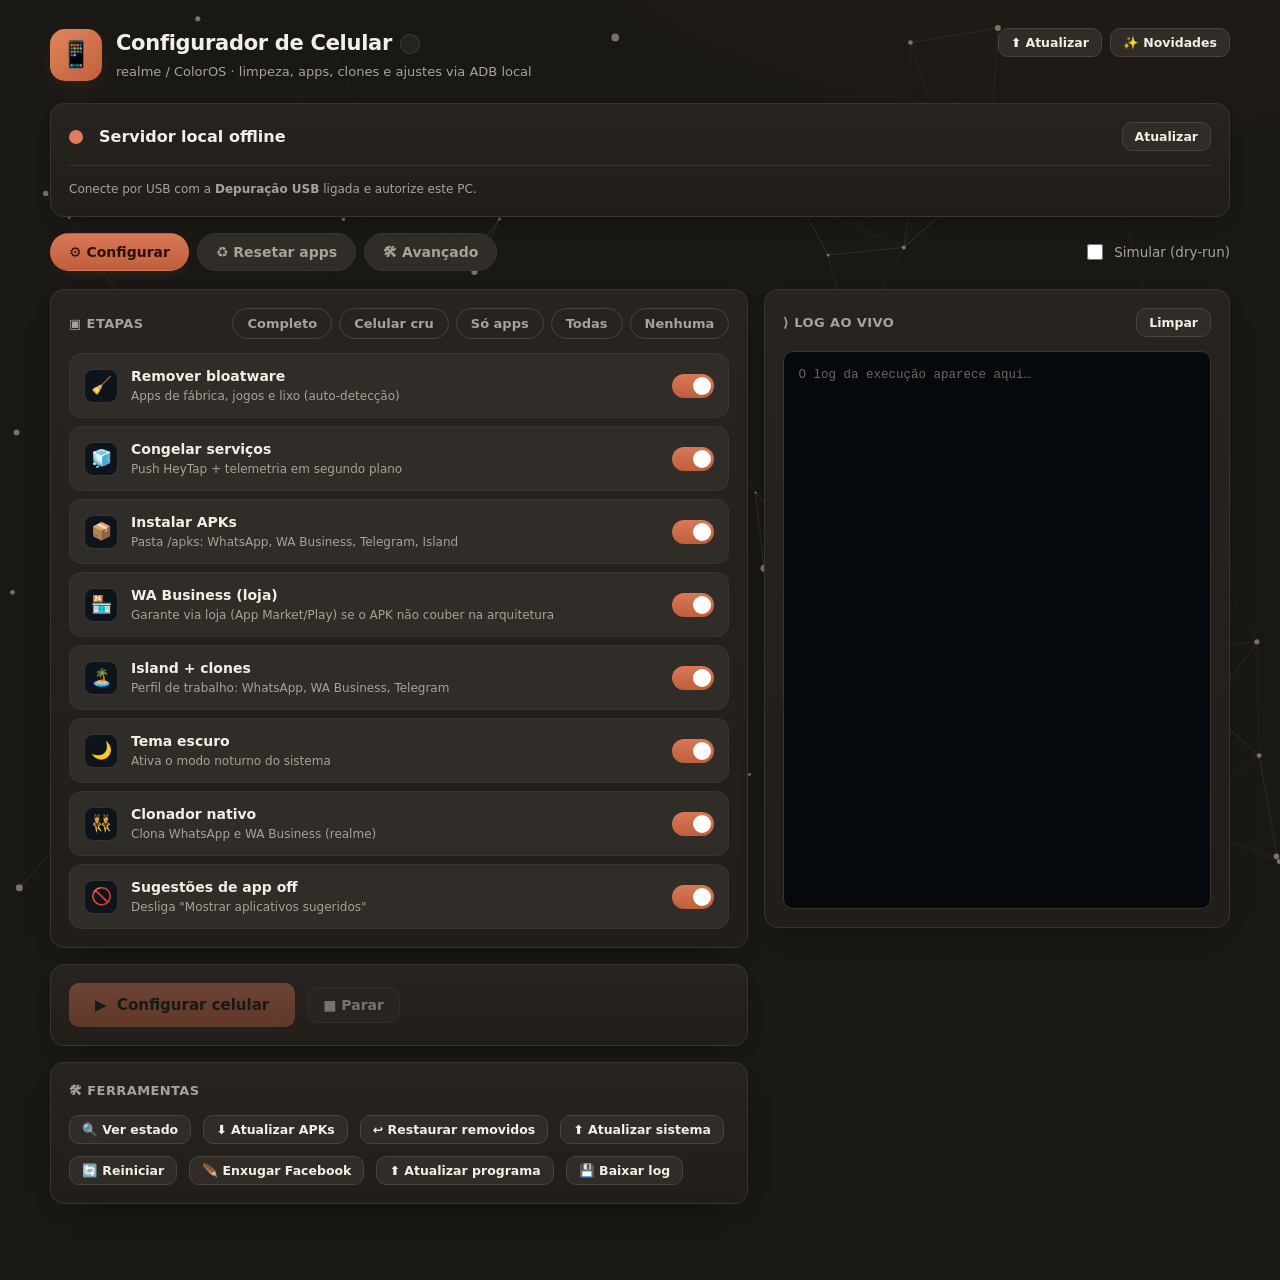
==== publicar/painel/index.html @ aa6806a9 "v3.1: aviso automatico para reiniciar o painel quando o servidor esta desatualizado Co-Authored-By: " ====
<!DOCTYPE html>
<html lang="pt-BR">
<head>
<meta charset="UTF-8">
<meta name="viewport" content="width=device-width, initial-scale=1.0">
<title>Config Realme · Painel</title>
<style>
  :root{
    /* dark "Claude": cinza quente neutro (sem tom de azul) + acento coral */
    --bg:#1a1815; --bg2:#211e1a; --card:#262320; --card2:#302c27;
    --line:#39342e; --line2:#494339;
    --txt:#f2efe7; --muted:#a8a298; --faint:#6e685e;
    --accent:#d97757; --accent-d:#bf5f3a; --accent-glow:rgba(217,119,87,.22);
    --blue:#cf9b6b; --warn:#e0a44e; --err:#e07a63; --ok:#74c98e;
    --r:14px; --r2:10px;
  }
  *{box-sizing:border-box;-webkit-tap-highlight-color:transparent}
  html{scroll-behavior:smooth}
  body{
    margin:0;font-family:'Segoe UI',system-ui,-apple-system,sans-serif;
    color:var(--txt);min-height:100vh;line-height:1.5;
    background:
      radial-gradient(1100px 520px at 88% -12%, rgba(217,119,87,.06), transparent 60%),
      var(--bg);
    display:flex;justify-content:center;padding:28px 18px 60px;
  }
  #particleCanvas{position:fixed;inset:0;width:100%;height:100%;z-index:0;pointer-events:none}
  .wrap{width:100%;max-width:1180px;animation:fade .4s ease;position:relative;z-index:1}
  .grid2{display:grid;grid-template-columns:1fr 1fr;gap:16px;align-items:start}
  @media(max-width:880px){.grid2{grid-template-columns:1fr}}
  .applayout{display:grid;grid-template-columns:1.5fr 1fr;gap:16px;align-items:start}
  @media(max-width:980px){.applayout{grid-template-columns:1fr}}
  .tabs{display:flex;align-items:center;gap:8px;margin-bottom:18px;flex-wrap:wrap}
  .tab{background:var(--card2);border:1px solid var(--line);color:var(--muted);padding:10px 18px;border-radius:999px;font-size:14px;font-weight:600;cursor:pointer}
  .tab:hover{color:var(--txt);border-color:var(--line2)}
  .tab.active{background:linear-gradient(180deg,var(--accent),var(--accent-d));color:#2a1206;border-color:transparent;box-shadow:0 6px 16px -8px var(--accent-glow)}
  .tab-panel{animation:fade .3s ease}
  .sticky{position:sticky;top:18px}
  .card.tight{margin-bottom:0}
  @keyframes fade{from{opacity:0;transform:translateY(8px)}to{opacity:1;transform:none}}

  /* ---------- header ---------- */
  header{display:flex;align-items:center;gap:14px;margin-bottom:22px}
  .logo{
    width:52px;height:52px;border-radius:15px;flex:0 0 auto;display:grid;place-items:center;font-size:26px;
    background:linear-gradient(140deg,#e0875f,#bf5f3a);box-shadow:0 8px 24px -8px var(--accent-glow);
  }
  header h1{margin:0;font-size:21px;letter-spacing:-.3px;font-weight:700}
  header p{margin:2px 0 0;color:var(--muted);font-size:13px}

  /* ---------- cards ---------- */
  .card{
    background:linear-gradient(180deg,var(--card),var(--bg2));
    border:1px solid var(--line);border-radius:var(--r);padding:18px 18px;margin-bottom:16px;
    box-shadow:0 1px 0 rgba(255,255,255,.02) inset, 0 10px 30px -22px #000;
  }
  .card-h{display:flex;align-items:center;justify-content:space-between;gap:12px;flex-wrap:wrap;margin-bottom:14px}
  .card-h .t{font-size:13px;font-weight:700;letter-spacing:.4px;text-transform:uppercase;color:var(--muted);display:flex;align-items:center;gap:8px}

  /* ---------- device strip ---------- */
  .device{display:flex;align-items:center;gap:16px;flex-wrap:wrap}
  .pulse{position:relative;width:14px;height:14px;border-radius:50%;background:var(--faint);flex:0 0 auto}
  .pulse.ok{background:var(--ok)} .pulse.warn{background:var(--warn)} .pulse.err{background:var(--err)}
  .pulse.ok::after{content:'';position:absolute;inset:-5px;border-radius:50%;border:2px solid var(--ok);animation:ring 1.6s ease-out infinite;opacity:0}
  @keyframes ring{0%{transform:scale(.6);opacity:.7}100%{transform:scale(1.8);opacity:0}}
  .device .name{font-size:16px;font-weight:600}
  .chips{display:flex;gap:8px;flex-wrap:wrap;margin-left:auto}
  .chip{display:inline-flex;align-items:center;gap:6px;font-size:12.5px;font-weight:600;color:var(--muted);
        background:var(--card2);border:1px solid var(--line);border-radius:999px;padding:5px 11px}

  /* ---------- buttons ---------- */
  button{font-family:inherit;cursor:pointer;border:0;border-radius:var(--r2);font-weight:600;transition:.15s;font-size:14px}
  button:active{transform:translateY(1px)}
  button:disabled{opacity:.4;cursor:not-allowed;transform:none}
  .btn-primary{
    background:linear-gradient(180deg,var(--accent),var(--accent-d));color:#04130d;padding:13px 26px;font-size:15px;font-weight:700;
    box-shadow:0 8px 20px -10px var(--accent-glow);
  }
  .btn-primary:hover:not(:disabled){filter:brightness(1.06);box-shadow:0 10px 26px -8px var(--accent-glow)}
  .btn-ghost{background:var(--card2);border:1px solid var(--line2);color:var(--txt);padding:9px 15px}
  .btn-ghost:hover{border-color:#3a4757;background:#202a37}
  .btn-sm{padding:6px 12px;font-size:12.5px}
  .pill{background:transparent;border:1px solid var(--line2);color:var(--muted);padding:7px 14px;border-radius:999px;font-size:13px}
  .pill:hover{color:var(--txt);border-color:var(--accent);background:rgba(52,211,153,.06)}

  /* ---------- steps ---------- */
  .steps{display:flex;flex-direction:column;gap:8px}
  .step{display:flex;align-items:center;gap:13px;padding:12px 14px;border:1px solid var(--line);border-radius:12px;
        background:var(--card2);transition:.15s;cursor:pointer}
  .step:hover{border-color:var(--line2);transform:translateX(2px)}
  .step .ic{width:34px;height:34px;border-radius:9px;display:grid;place-items:center;font-size:17px;
            background:#0e141c;border:1px solid var(--line);flex:0 0 auto}
  .step .tx{flex:1;min-width:0}
  .step .tx b{font-size:14px;font-weight:600;display:block}
  .step .tx small{color:var(--muted);font-size:12px;display:block;white-space:nowrap;overflow:hidden;text-overflow:ellipsis}
  .stat{font-size:15px;min-width:18px;text-align:center}
  /* switch */
  .switch{position:relative;width:42px;height:24px;flex:0 0 auto}
  .switch input{position:absolute;opacity:0;width:0;height:0}
  .slider{position:absolute;inset:0;background:#2b3543;border-radius:999px;transition:.2s}
  .slider::before{content:'';position:absolute;height:18px;width:18px;left:3px;top:3px;background:#8a97a8;border-radius:50%;transition:.2s}
  .switch input:checked + .slider{background:linear-gradient(180deg,var(--accent),var(--accent-d))}
  .switch input:checked + .slider::before{transform:translateX(18px);background:#fff}

  .toolbar{display:flex;align-items:center;gap:12px;flex-wrap:wrap}
  .chk{display:inline-flex;align-items:center;gap:8px;color:var(--muted);font-size:13.5px;cursor:pointer;user-select:none}
  .chk input{width:16px;height:16px;accent-color:var(--accent)}
  .divider{height:1px;background:var(--line);margin:14px 0}
  .cat-h{margin:16px 0 8px;font-size:11px;font-weight:700;letter-spacing:.6px;color:var(--muted);text-transform:uppercase;display:flex;align-items:center;gap:10px}
  .cat-h::after{content:'';flex:1;height:1px;background:var(--line)}
  #resetList > .cat-h:first-child{margin-top:2px}

  /* ---------- log ---------- */
  #log{background:#05080c;border:1px solid var(--line);border-radius:var(--r2);padding:14px;height:62vh;min-height:360px;overflow:auto;
       font-family:'Cascadia Code',Consolas,monospace;font-size:12.5px;line-height:1.55;white-space:pre-wrap}
  #log::-webkit-scrollbar{width:9px} #log::-webkit-scrollbar-thumb{background:#222b38;border-radius:9px}
  #log .l{color:#aeb9c7} #log .ok{color:var(--ok)} #log .warn{color:var(--warn)} #log .err{color:var(--err)}
  #log .head{color:var(--blue);font-weight:700}
  #log:empty::before{content:'O log da execução aparece aqui…';color:var(--faint)}

  textarea{width:100%;height:300px;background:#05080c;color:#cdd6e0;border:1px solid var(--line);border-radius:var(--r2);
           padding:12px;font-family:Consolas,monospace;font-size:12.5px;resize:vertical}
  .hint{color:var(--muted);font-size:12px}
  a{color:var(--blue)}

  /* ---------- toast ---------- */
  #toast{position:fixed;left:50%;bottom:26px;transform:translateX(-50%) translateY(20px);opacity:0;pointer-events:none;
         background:#0d1420;border:1px solid var(--line2);color:var(--txt);padding:12px 18px;border-radius:12px;
         font-size:13.5px;font-weight:600;box-shadow:0 16px 40px -16px #000;transition:.25s;z-index:50}
  #toast.show{opacity:1;transform:translateX(-50%) translateY(0)}
</style>
</head>
<body>
<canvas id="particleCanvas"></canvas>
<div class="wrap">

  <div id="restartBar" style="display:none;position:sticky;top:0;z-index:90;background:#7c2d12;color:#fed7aa;border:1px solid #9a3412;border-radius:12px;padding:11px 16px;margin-bottom:14px;text-align:center;font-size:13.5px;font-weight:600">
    🔄 Atualização baixada — <b>feche a janela preta do painel e abra de novo</b> para aplicar (um F5 não basta).
  </div>

  <header>
    <div class="logo">📱</div>
    <div>
      <h1>Configurador de Celular <span id="verBadge" style="font-size:12px;font-weight:600;color:#8aa0b6;background:rgba(255,255,255,.05);border:1px solid rgba(255,255,255,.12);padding:2px 9px;border-radius:20px;margin-left:8px;vertical-align:middle"></span></h1>
      <p>realme / ColorOS · limpeza, apps, clones e ajustes via ADB local</p>
    </div>
    <span style="margin-left:auto;display:flex;gap:8px;align-self:flex-start">
      <button class="btn-ghost btn-sm" id="btnAtualizar" onclick="atualizarPrograma()" style="position:relative">⬆ Atualizar<span id="updDot" style="display:none;position:absolute;top:-4px;right:-4px;width:9px;height:9px;background:#ef4444;border-radius:50%;box-shadow:0 0 0 2px #0d1420"></span></button>
      <button class="btn-ghost btn-sm" onclick="showNews()">✨ Novidades</button>
    </span>
  </header>
  <script>fetch('/api/version').then(function(r){return r.json();}).then(function(j){var e=document.getElementById('verBadge');if(e&&j&&j.versao){e.textContent='v'+j.versao;if(localStorage.getItem('news_seen')!==j.versao){localStorage.setItem('news_seen',j.versao);setTimeout(showNews,700);}}if(j&&j.stale){var rb=document.getElementById('restartBar');if(rb)rb.style.display='block';}}).catch(function(){});</script>

  <!-- modal Novidades -->
  <div id="newsModal" style="display:none;position:fixed;inset:0;background:rgba(0,0,0,.62);z-index:100;align-items:center;justify-content:center;padding:20px" onclick="if(event.target===this)this.style.display='none'">
    <div style="background:#0d1420;border:1px solid var(--line2);border-radius:18px;max-width:470px;width:100%;padding:22px 24px;box-shadow:0 30px 80px -20px #000">
      <div style="display:flex;align-items:center;justify-content:space-between;gap:10px;margin-bottom:4px">
        <h2 style="margin:0;font-size:19px">✨ Novidades da versão 3.0</h2>
        <button class="btn-ghost btn-sm" onclick="document.getElementById('newsModal').style.display='none'">✕</button>
      </div>
      <ul style="margin:12px 0 4px;padding-left:18px;line-height:1.75;font-size:14px;color:#c9d4e0">
        <li>🔔 <b>Aviso de atualização</b> — popup automático e uma bolinha no botão quando sai versão nova.</li>
        <li>⬆ <b>Atualizar no topo</b> — botão de atualização no cabeçalho, sempre à mão.</li>
        <li>📸 <b>Espelho da tela</b> — veja a tela do celular ao vivo e baixe prints (aba Avançado).</li>
        <li>📊 <b>Diagnóstico visual</b> — bateria, armazenamento e RAM em medidores.</li>
      </ul>
    </div>
  </div>

  <!-- popup: nova versao disponivel -->
  <div id="updateModal" style="display:none;position:fixed;inset:0;background:rgba(0,0,0,.62);z-index:110;align-items:center;justify-content:center;padding:20px" onclick="if(event.target===this)closeUpdateModal()">
    <div style="background:#0d1420;border:1px solid var(--line2);border-radius:18px;max-width:430px;width:100%;padding:22px 24px;box-shadow:0 30px 80px -20px #000">
      <h2 style="margin:0 0 8px;font-size:19px">⬆ Atualização disponível</h2>
      <p style="margin:6px 0;font-size:14px;color:#c9d4e0">Há uma nova versão do programa: <b id="upVer"></b>.</p>
      <p id="upNotas" class="hint" style="margin:6px 0 0"></p>
      <div style="display:flex;gap:9px;justify-content:flex-end;margin-top:18px">
        <button class="btn-ghost btn-sm" onclick="dismissUpdate()">Depois</button>
        <button class="btn-ghost btn-sm" style="border-color:#e2703a;color:#f0a072" onclick="closeUpdateModal();atualizarPrograma()">⬆ Atualizar agora</button>
      </div>
    </div>
  </div>

  <!-- device -->
  <div class="card">
    <div class="device">
      <span id="dot" class="pulse"></span>
      <span class="name" id="devtxt">Verificando celular…</span>
      <span class="chips" id="chips"></span>
      <button class="btn-ghost btn-sm" onclick="checkDevice()">Atualizar</button>
    </div>
    <div class="divider"></div>
    <div class="hint">Conecte por USB com a <b>Depuração USB</b> ligada e autorize este PC.</div>
  </div>

  <!-- abas -->
  <div class="tabs">
    <button class="tab active" data-tab="configurar" onclick="showTab('configurar')">⚙ Configurar</button>
    <button class="tab" data-tab="resetar" onclick="showTab('resetar')">♻ Resetar apps</button>
    <button class="tab" data-tab="avancado" onclick="showTab('avancado')">🛠 Avançado</button>
    <label class="chk" style="margin-left:auto"><input type="checkbox" id="dry"> Simular (dry-run)</label>
  </div>

  <div class="applayout">
    <div>
      <!-- ABA Configurar -->
      <div class="tab-panel" id="tab-configurar">
      <!-- steps -->
      <div class="card">
        <div class="card-h">
          <span class="t">▣ Etapas</span>
          <span style="display:flex;gap:7px;flex-wrap:wrap">
            <button class="pill" onclick="preset('full')">Completo</button>
            <button class="pill" onclick="preset('clean')">Celular cru</button>
            <button class="pill" onclick="preset('apps')">Só apps</button>
            <button class="pill" onclick="setAll(true)">Todas</button>
            <button class="pill" onclick="setAll(false)">Nenhuma</button>
          </span>
        </div>
        <div class="steps" id="steps"></div>
      </div>
      <!-- ação primária -->
      <div class="card">
        <div class="toolbar">
          <button id="run" class="btn-primary" onclick="run()" disabled>▶&nbsp; Configurar celular</button>
          <button id="stop" class="btn-ghost" onclick="stop()" disabled>■ Parar</button>
        </div>
      </div>

      <!-- Ferramentas (parte da aba Configurar) -->
      <div class="card">
    <div class="card-h"><span class="t">🛠 Ferramentas</span></div>
    <div class="toolbar">
      <button class="btn-ghost btn-sm" onclick="verEstado()">🔍 Ver estado</button>
      <button class="btn-ghost btn-sm" onclick="updateApks()">⬇ Atualizar APKs</button>
      <button class="btn-ghost btn-sm" onclick="restore()">↩ Restaurar removidos</button>
      <button class="btn-ghost btn-sm" onclick="sysUpdate()">⬆ Atualizar sistema</button>
      <button class="btn-ghost btn-sm" onclick="reboot()">🔄 Reiniciar</button>
      <button class="btn-ghost btn-sm" onclick="trimFacebook()">🪶 Enxugar Facebook</button>
      <button class="btn-ghost btn-sm" onclick="atualizarPrograma()">⬆ Atualizar programa</button>
      <button class="btn-ghost btn-sm" onclick="saveLog()">💾 Baixar log</button>
    </div>
      </div>
      </div><!-- fim aba Configurar -->

      <!-- ABA Resetar apps -->
      <div class="tab-panel" id="tab-resetar" hidden>
      <div class="card">
    <div class="card-h">
      <span class="t">♻ Resetar apps · limpar dados/logs</span>
      <button class="btn-ghost btn-sm" onclick="loadResetApps()">Atualizar</button>
    </div>
    <div class="hint" style="margin-bottom:12px">
      Marque os apps e clique em <b>Instalar marcados</b>. Ou use por app: <b>Reinstalar</b> (zera tudo) e <b>Limpar dados</b> (apaga conversas/logs/cache sem remover).
      Mexe só no perfil principal — os clones (perfil de trabalho) não são afetados. O log aparece em “Log ao vivo”.
    </div>
    <div class="toolbar" style="margin-bottom:10px">
      <button class="btn-ghost btn-sm" onclick="markAll(true)">Marcar todos</button>
      <button class="btn-ghost btn-sm" onclick="markAll(false)">Nenhum</button>
      <button class="btn-primary btn-sm" onclick="installMarked()">⬇ Instalar marcados <span id="markCount">(0)</span></button>
    </div>
    <div class="steps" id="resetList"><div class="hint">Conecte o celular para listar os apps.</div></div>
  </div>

      <!-- Clone App: clones internos -->
      <div class="card">
        <div class="card-h">
          <span class="t">👯 Clone App · clones internos</span>
          <span style="display:flex;gap:7px">
            <button class="btn-ghost btn-sm" onclick="loadClones()">Listar clones</button>
            <button class="btn-ghost btn-sm" onclick="openCloneApp()">Abrir app</button>
          </span>
        </div>
        <div class="hint" style="margin-bottom:10px">
          Cria/remove clones dentro do app <b>Clone App</b> (com.pengyou.cloneapp). Requer o Clone App e o app-alvo instalados.
          Cada clone novo fica vazio — o login (número + SMS) é manual. <b>Não mexa no celular</b> durante o processo (é automação de tela).
        </div>
        <div class="toolbar">
          <select id="cloneAppSel" style="background:var(--card2);color:var(--txt);border:1px solid var(--line2);border-radius:8px;padding:9px 11px;font-size:13px">
            <option>WhatsApp</option>
            <option>WhatsApp Business</option>
            <option>Telegram</option>
          </select>
          <input id="cloneNames" placeholder="nomes: 2,3,4,5,6" style="flex:1;min-width:150px;background:var(--bg2);color:var(--txt);border:1px solid var(--line);border-radius:8px;padding:9px 11px;font-size:13px">
          <button class="btn-primary btn-sm" onclick="clonesAction('create')">➕ Criar clones</button>
          <button class="btn-ghost btn-sm" onclick="clonesAction('delete')">🗑 Deletar por nome</button>
        </div>
        <div id="cloneList"></div>
      </div>
      </div><!-- fim aba Resetar -->

      <!-- ABA Avançado -->
      <div class="tab-panel" id="tab-avancado" hidden>
      <!-- diagnóstico -->
      <div class="card">
        <div class="card-h">
          <span class="t">🩺 Diagnóstico do aparelho</span>
          <button class="btn-ghost btn-sm" onclick="loadDiag()">Atualizar</button>
        </div>
        <div id="diagWrap"><div class="hint">Conecte o celular e clique em Atualizar.</div></div>
      </div>
      <!-- espelho da tela -->
      <div class="card">
        <div class="card-h">
          <span class="t">📸 Espelho da tela</span>
          <span style="display:flex;gap:9px;align-items:center;flex-wrap:wrap">
            <label class="chk"><input type="checkbox" id="mirrorAuto" onchange="toggleMirror()"> Ao vivo</label>
            <button class="btn-ghost btn-sm" onclick="shotScreen()">📷 Capturar</button>
            <button class="btn-ghost btn-sm" onclick="saveShot()">💾 Baixar print</button>
          </span>
        </div>
        <div id="mirrorWrap" style="display:flex;justify-content:center;align-items:center;min-height:130px">
          <div class="hint">Conecte o celular e clique em <b>Capturar</b> (desbloqueie a tela para ver).</div>
        </div>
      </div>
      <!-- scan apps -->
      <div class="card">
      <div class="card-h">
        <span class="t">🔎 Apps do celular</span>
        <span style="display:flex;gap:9px;align-items:center;flex-wrap:wrap">
          <label class="chk"><input type="checkbox" id="appsAll"> Todos</label>
          <button class="btn-ghost btn-sm" onclick="scanApps()">Escanear</button>
        </span>
      </div>
      <div id="appsWrap" style="display:none">
        <input id="appsFilter" placeholder="filtrar nome ou pacote…" oninput="renderApps()"
          style="width:100%;margin-bottom:8px;background:#05080c;color:#cdd6e0;border:1px solid var(--line);border-radius:8px;padding:9px 11px;font-size:13px">
        <div id="appsList" style="max-height:300px;overflow:auto;display:flex;flex-direction:column;gap:3px"></div>
        <div class="hint" style="margin:6px 0">Legenda: 🟢 seguro remover · 🟡 cuidado · 🔴 essencial (não remover)</div>
        <div class="toolbar" style="margin-top:8px">
          <span class="hint" id="appsSel">0 selecionados</span>
          <button class="btn-ghost btn-sm" onclick="selSafe()">Selecionar 🟢</button>
          <button class="btn-ghost btn-sm" onclick="addApps('forceRemove')">→ Remover</button>
          <button class="btn-ghost btn-sm" onclick="addApps('keepThirdParty')">→ Proteger</button>
          <button class="btn-ghost btn-sm" onclick="extractSelected()">📥 Extrair APK</button>
          <button class="btn-ghost btn-sm" onclick="addToPanel()">➕ Adicionar ao painel</button>
          <button class="btn-ghost btn-sm" onclick="permsBulk('grant')">🔐 Conceder perms</button>
          <button class="btn-ghost btn-sm" onclick="permsBulk('revoke')">🚫 Revogar perms</button>
        </div>
      </div>
    </div>
    <!-- config -->
    <div class="card">
      <div class="card-h">
        <span class="t">⚙ Listas (config.json)</span>
        <span style="display:flex;gap:7px">
          <button class="btn-ghost btn-sm" id="cfgToggle" onclick="toggleCfg()">Editar</button>
          <button class="btn-ghost btn-sm" onclick="loadCfg()">Recarregar</button>
          <button class="btn-primary btn-sm" onclick="saveCfg()">Salvar</button>
        </span>
      </div>
      <div id="cfgWrap" style="display:none">
        <div class="hint" style="margin-bottom:8px">Edite as listas (debloat, proteger, clonar). É JSON. <span id="cfgMsg"></span></div>
        <textarea id="cfgText" spellcheck="false" style="height:300px"></textarea>
      </div>
    </div>
      </div><!-- fim aba Avançado -->
    </div><!-- fim coluna das abas -->

    <!-- DIREITA: log fixo (visível em todas as abas) -->
    <div class="card sticky">
      <div class="card-h">
        <span class="t">⟩ Log ao vivo</span>
        <button class="btn-ghost btn-sm" onclick="document.getElementById('log').innerHTML=''">Limpar</button>
      </div>
      <div id="log"></div>
    </div>
  </div><!-- fim applayout -->

</div>
<div id="toast"></div>

<script>
// ===== Fundo de NODES interativo (replica de 190.102.43.124/grade) =====
(function(){
  const canvas=document.getElementById('particleCanvas'); const ctx=canvas.getContext('2d');
  let particles=[]; const particleCount=80, connectionDistance=150, mouseRadius=120;
  let mouse={x:null,y:null};
  function resizeCanvas(){ canvas.width=window.innerWidth; canvas.height=window.innerHeight; }
  class Particle{
    constructor(){ this.x=Math.random()*canvas.width; this.y=Math.random()*canvas.height;
      this.size=Math.random()*3+1; this.speedX=(Math.random()-0.5)*1; this.speedY=(Math.random()-0.5)*1;
      this.color='#7a7064'; }
    update(){ this.x+=this.speedX; this.y+=this.speedY;
      if(this.x<0||this.x>canvas.width) this.speedX*=-1;
      if(this.y<0||this.y>canvas.height) this.speedY*=-1;
      if(mouse.x!==null&&mouse.y!==null){ const dx=mouse.x-this.x, dy=mouse.y-this.y, d=Math.sqrt(dx*dx+dy*dy);
        if(d<mouseRadius){ const f=(mouseRadius-d)/mouseRadius; this.x-=dx*f*0.02; this.y-=dy*f*0.02; } } }
    draw(){ ctx.beginPath(); ctx.arc(this.x,this.y,this.size,0,Math.PI*2); ctx.fillStyle=this.color; ctx.fill(); }
  }
  function initParticles(){ particles=[]; for(let i=0;i<particleCount;i++) particles.push(new Particle()); }
  function connectParticles(){ for(let i=0;i<particles.length;i++) for(let j=i+1;j<particles.length;j++){
    const dx=particles[i].x-particles[j].x, dy=particles[i].y-particles[j].y, d=Math.sqrt(dx*dx+dy*dy);
    if(d<connectionDistance){ const o=1-(d/connectionDistance); ctx.beginPath();
      ctx.strokeStyle='rgba(150,135,120,'+(o*0.35)+')'; ctx.lineWidth=1;
      ctx.moveTo(particles[i].x,particles[i].y); ctx.lineTo(particles[j].x,particles[j].y); ctx.stroke(); } } }
  function connectMouseToParticles(){ if(mouse.x===null||mouse.y===null) return;
    ctx.beginPath(); ctx.arc(mouse.x,mouse.y,5,0,Math.PI*2); ctx.fillStyle='#d97757'; ctx.fill();
    const md=200; for(let i=0;i<particles.length;i++){ const dx=mouse.x-particles[i].x, dy=mouse.y-particles[i].y, d=Math.sqrt(dx*dx+dy*dy);
      if(d<md){ const o=1-(d/md); ctx.beginPath(); ctx.strokeStyle='rgba(217,119,87,'+(o*0.6)+')'; ctx.lineWidth=1.5;
        ctx.moveTo(mouse.x,mouse.y); ctx.lineTo(particles[i].x,particles[i].y); ctx.stroke(); } } }
  function animate(){ ctx.clearRect(0,0,canvas.width,canvas.height);
    particles.forEach(p=>{p.update();p.draw();}); connectParticles(); connectMouseToParticles(); requestAnimationFrame(animate); }
  window.addEventListener('resize',function(){ resizeCanvas(); initParticles(); });
  window.addEventListener('mousemove',function(e){ mouse.x=e.x; mouse.y=e.y; });
  window.addEventListener('mouseout',function(){ mouse.x=null; mouse.y=null; });
  resizeCanvas(); initParticles(); animate();
})();

const STEPS = [
  {flag:'SkipDebloat',     ic:'🧹', t:'Remover bloatware',        d:'Apps de fábrica, jogos e lixo (auto-detecção)', hdr:'Debloat'},
  {flag:'SkipServices',    ic:'🧊', t:'Congelar serviços',        d:'Push HeyTap + telemetria em segundo plano', hdr:'Congelando servi'},
  {flag:'SkipApks',        ic:'📦', t:'Instalar APKs',            d:'Pasta /apks: WhatsApp, WA Business, Telegram, Island', hdr:'Instalando APKs'},
  {flag:'SkipBusiness',    ic:'🏪', t:'WA Business (loja)',  d:'Garante via loja (App Market/Play) se o APK não couber na arquitetura', hdr:'WhatsApp Business (loja)'},
  {flag:'SkipIsland',      ic:'🏝️', t:'Island + clones',          d:'Perfil de trabalho: WhatsApp, WA Business, Telegram', hdr:'Island: perfil'},
  {flag:'SkipTheme',       ic:'🌙', t:'Tema escuro',              d:'Ativa o modo noturno do sistema', hdr:'Tema escuro'},
  {flag:'SkipNativeClone', ic:'👯', t:'Clonador nativo',          d:'Clona WhatsApp e WA Business (realme)', hdr:'Clonador nativo'},
  {flag:'SkipSuggestions', ic:'🚫', t:'Sugestões de app off',     d:'Desliga "Mostrar aplicativos sugeridos"', hdr:'Mostrar aplicativos sugeridos'},
];
const stepsEl = document.getElementById('steps');
STEPS.forEach(s=>{
  const l=document.createElement('label'); l.className='step';
  l.innerHTML=`<span class="ic">${s.ic}</span>
    <span class="tx"><b>${s.t}</b><small>${s.d}</small></span>
    <span class="stat" id="st-${s.flag}"></span>
    <span class="switch"><input type="checkbox" data-flag="${s.flag}" ${s.def===false?'':'checked'}><span class="slider"></span></span>`;
  stepsEl.appendChild(l);
});
function setAll(v){ document.querySelectorAll('#steps input').forEach(c=>c.checked=v); }
function preset(p){
  const map={ full:STEPS.filter(s=>s.def!==false).map(s=>s.flag),
              clean:['SkipDebloat','SkipServices','SkipTheme','SkipSuggestions'],
              apps:['SkipApks','SkipBusiness','SkipIsland','SkipNativeClone'] };
  const on=map[p]||[];
  document.querySelectorAll('#steps input').forEach(c=> c.checked = on.includes(c.dataset.flag));
  toast('Perfil: '+({full:'Completo',clean:'Celular cru',apps:'Só apps'}[p]||p));
}

let toastT=null;
function toast(msg){ const e=document.getElementById('toast'); e.textContent=msg; e.classList.add('show');
  clearTimeout(toastT); toastT=setTimeout(()=>e.classList.remove('show'),2200); }

const logEl=document.getElementById('log');
function log(line){
  trackProgress(line);
  const d=document.createElement('div'); let cls='l';
  if(line.startsWith('>>')||line.startsWith('==')) cls='head';
  else if(/\[!\]|\[err|\[erro|FALHOU|FALTA|AVISO/i.test(line)) cls='err';
  else if(/seria |verifique|ausente|pulad|nao /i.test(line)) cls='warn';
  else if(/\[removido\]|\[clonado\]|\[instalado\]|\[congelado\]|\[restaurado\]|\[ja |\[ok\]|INSTALADO|sucesso|criado|ativado|desligado/i.test(line)) cls='ok';
  d.className=cls; d.textContent=line; logEl.appendChild(d); logEl.scrollTop=logEl.scrollHeight;
}
// progresso por etapa
let curStep=null;
function setStat(flag,sym,color){ const e=document.getElementById('st-'+flag); if(e){ e.textContent=sym; e.style.color=color||''; } }
function resetStats(){ curStep=null; STEPS.forEach(s=>setStat(s.flag,'')); }
function markDone(){ if(curStep){ setStat(curStep,'✓','var(--ok)'); curStep=null; } }
function trackProgress(line){
  const m=line.match(/^==\s*(.+?)\s*==/); if(!m) return;
  if(/Resumo final/i.test(m[1])){ markDone(); return; }
  const st=STEPS.find(s=>s.hdr && m[1].indexOf(s.hdr)>=0);
  if(st){ markDone(); curStep=st.flag; setStat(curStep,'⏳','var(--warn)'); }
}

let es=null, deviceOk=false, running=false;
function setButtons(){ document.getElementById('run').disabled=!deviceOk||running; document.getElementById('stop').disabled=!running; }
async function checkDevice(){
  const dot=document.getElementById('dot'), tx=document.getElementById('devtxt'), chips=document.getElementById('chips');
  try{
    const r=await fetch('/api/device'); const j=await r.json(); chips.innerHTML='';
    if(j.status==='ok'){
      deviceOk=true; dot.className='pulse ok'; tx.textContent=j.model||'Conectado';
      const add=(t)=>{ const c=document.createElement('span'); c.className='chip'; c.textContent=t; chips.appendChild(c); };
      add('🟢 Conectado'); if(j.android) add('Android '+j.android); if(j.battery) add('🔋 '+j.battery+'%');
      if(j.storage) add('💾 '+j.storage); if(j.ram) add('🧠 '+j.ram+' RAM'); if(j.rom) add('🧩 '+j.rom);
    } else {
      deviceOk=false;
      if(j.status==='unauthorized'){ dot.className='pulse warn'; tx.textContent='Autorize a depuração USB no celular'; }
      else if(j.status==='sem-adb'){ dot.className='pulse err'; tx.textContent='ADB não encontrado'; }
      else { dot.className='pulse'; tx.textContent='Nenhum celular conectado'; }
    }
  }catch(e){ deviceOk=false; dot.className='pulse err'; tx.textContent='Servidor local offline'; }
  if(deviceOk && !resetLoaded && !running) loadResetApps();
  else if(!deviceOk && resetLoaded) loadResetApps();
  if(!running) setButtons();
}
function runFlags(skip,dry){
  if(running) return; running=true; resetStats(); setButtons();
  es=new EventSource(`/api/run?skip=${skip.join(',')}&dry=${dry}`);
  es.onmessage=(e)=>{ if(e.data.startsWith('__DONE__')){ markDone(); log('>> Concluído (código '+e.data.split(' ')[1]+').'); toast('Concluído ✓'); notifyDone('Configuração concluída ✓'); stop(); return; } log(e.data); };
  es.onerror=()=>{ log('[!] Conexão com o servidor perdida.'); stop(); };
}
async function run(){
  if(!deviceOk){ toast('Conecte o celular primeiro'); return; }
  if(running) return;
  const skip=[...document.querySelectorAll('#steps input:not(:checked)')].map(c=>c.dataset.flag);
  const dry=document.getElementById('dry').checked;
  // #2 preflight
  try{ const pf=await (await fetch('/api/preflight')).json(); const w=[];
    if(pf.locked) w.push('• A tela parece BLOQUEADA — desbloqueie o celular (a automação de UI pode falhar).');
    if(pf.battery && +pf.battery<20) w.push('• Bateria baixa ('+pf.battery+'%).');
    if(pf.wifi===false) w.push('• Sem Wi-Fi — downloads (App Market) usam dados móveis.');
    if(w.length && !confirm('⚠ Atenção antes de configurar:\n\n'+w.join('\n')+'\n\nContinuar mesmo assim?')) return;
  }catch(_){}
  // #3 confirmacao do debloat (mostra quantos/quais)
  if(!skip.includes('SkipDebloat') && !dry){
    try{ const pv=await (await fetch('/api/debloat-preview')).json(); const t=pv.targets||[];
      if(t.length){ const lst=t.slice(0,30).join('\n')+(t.length>30?'\n…(+'+(t.length-30)+' apps)':'');
        if(!confirm('🧹 O debloat vai REMOVER '+t.length+' app(s):\n\n'+lst+'\n\nConfirmar remoção?')) return; }
    }catch(_){}
  }
  runFlags(skip, dry?'1':'0');
}
function verEstado(){ if(!deviceOk){ toast('Conecte o celular primeiro'); return; } log('== Ver estado atual =='); runFlags(STEPS.map(s=>s.flag),'0'); }
function restore(){ if(running) return; if(!confirm('Restaurar os apps que o debloat removeu deste aparelho?')) return;
  running=true; setButtons(); log('== Restaurar removidos ==');
  es=new EventSource('/api/restore');
  es.onmessage=(e)=>{ if(e.data.startsWith('__DONE__')){ log('>> Restauração concluída.'); toast('Restauração concluída'); notifyDone('Restauração concluída'); stop(); return; } log(e.data); };
  es.onerror=()=>{ log('[!] Conexão perdida.'); stop(); }; }
function updateApks(){ if(running) return; running=true; setButtons(); log('== Atualizando APKs oficiais ==');
  es=new EventSource('/api/update-apks');
  es.onmessage=(e)=>{ if(e.data.startsWith('__DONE__')){ log('>> APKs: concluído.'); toast('APKs atualizados'); notifyDone('APKs atualizados'); stop(); return; } log(e.data); };
  es.onerror=()=>{ log('[!] Conexão perdida.'); stop(); }; }
async function sysUpdate(){ if(!deviceOk){ toast('Conecte o celular primeiro'); return; }
  log('>> Abrindo "Atualização de software" no celular...');
  try{ const r=await fetch('/api/sysupdate'); const j=await r.json();
    if(j.ok){ log('>> Tela de atualização aberta no celular. Toque em Verificar/Baixar/Instalar.'+(j.fallback?' (tela padrão do Android)':'')); toast('Abra no celular e toque em Instalar'); }
    else{ log('[!] Falha ao abrir: '+(j.err||'')); }
  }catch(e){ log('[!] Falha ao abrir a tela de atualização.'); } }
async function reboot(){ if(running) return; if(!confirm('Reiniciar o celular agora?')) return; log('>> Reiniciando o celular...');
  try{ await fetch('/api/reboot'); toast('Reiniciando…'); log('>> Comando enviado.'); }catch(e){ log('[!] Falha.'); } }
function saveLog(){ const txt=[...logEl.children].map(d=>d.textContent).join('\n');
  const a=document.createElement('a'); a.href=URL.createObjectURL(new Blob([txt],{type:'text/plain'}));
  a.download='log-'+new Date().toISOString().slice(0,19).replace(/[:T]/g,'-')+'.txt'; a.click(); toast('Log baixado'); }
async function atualizarPrograma(){
  if(running) return;
  log('== Verificando atualizações do programa ==');
  let j;
  try{ j=await (await fetch('/api/update-check')).json(); }
  catch(e){ log('[!] Falha ao verificar (servidor offline?).'); toast('Falha ao verificar'); return; }
  if(!j.configured){ log('[!] Atualização online ainda não configurada (update.json sem endereço).'); toast('Update não configurado'); return; }
  if(!j.ok){ log('[!] Não consegui verificar: '+(j.err||'')); toast('Falha ao verificar'); return; }
  if(!j.total){ log('>> Você já está na versão mais recente'+(j.versaoRemota?(' ('+j.versaoRemota+')'):'')+'.'); toast('Já está atualizado ✓'); return; }
  const lst=j.pendentes.slice(0,20).join('\n')+(j.pendentes.length>20?'\n…(+'+(j.pendentes.length-20)+')':'');
  if(!confirm('⬆ Nova versão disponível: '+j.versaoRemota+'   (atual: '+j.versaoLocal+')\n'+(j.notas?('\n'+j.notas+'\n'):'')+'\nArquivos a atualizar ('+j.total+'):\n'+lst+'\n\nBaixar e atualizar agora?')) return;
  running=true; setButtons(); log('== Atualizando programa para '+j.versaoRemota+' ==');
  es=new EventSource('/api/update-run');
  es.onmessage=(e)=>{ if(e.data.startsWith('__DONE__')){ const code=e.data.split(' ')[1];
      if(code==='0'){ toast('Programa atualizado ✓'); notifyDone('Programa atualizado — reabra o painel'); }
      else { toast('Falha na atualização'); }
      stop(); return; }
    log(e.data); };
  es.onerror=()=>{ log('[!] Conexão perdida.'); stop(); };
}
function stop(){ if(es){ es.close(); es=null; } running=false; setButtons(); }

// editor config
function toggleCfg(){ const w=document.getElementById('cfgWrap'), b=document.getElementById('cfgToggle');
  const show=w.style.display==='none'; w.style.display=show?'block':'none'; b.textContent=show?'Fechar':'Editar'; if(show) loadCfg(); }
async function loadCfg(){ try{ const r=await fetch('/api/config'); const t=await r.text();
    try{ document.getElementById('cfgText').value=JSON.stringify(JSON.parse(t),null,2); }catch(_){ document.getElementById('cfgText').value=t; }
    cfgMsgSet('Carregado.','var(--ok)'); }catch(e){ cfgMsgSet('Falha ao carregar.','var(--err)'); } }
async function saveCfg(){ const txt=document.getElementById('cfgText').value;
  try{ JSON.parse(txt); }catch(e){ cfgMsgSet('JSON inválido: '+e.message,'var(--err)'); return; }
  try{ const r=await fetch('/api/config',{method:'POST',headers:{'Content-Type':'application/json'},body:txt}); const j=await r.json();
    cfgMsgSet(j.ok?'Salvo! (vale na próxima execução)':'Erro: '+(j.err||''), j.ok?'var(--ok)':'var(--err)'); if(j.ok) toast('config.json salvo'); }
  catch(e){ cfgMsgSet('Falha ao salvar.','var(--err)'); } }
function cfgMsgSet(t,c){ const e=document.getElementById('cfgMsg'); e.textContent=t; e.style.color=c||''; }

// ---- #1 escanear apps do celular ----
let appsCache=[];
// classificacao de risco (usa as listas do config.json + apps de terceiros)
let cfgLists=null, tpSet=new Set();
async function ensureCfgLists(){
  if(cfgLists) return;
  try{ const c=await (await fetch('/api/config')).json();
    const rx=a=>(a||[]).map(s=>{try{return new RegExp(s)}catch(_){return null}}).filter(Boolean);
    cfgLists={P:rx(c.protect),B:rx(c.bloatPatterns),K:rx(c.keepThirdParty),force:new Set(c.forceRemove||[])};
  }catch(_){ cfgLists={P:[],B:[],K:[],force:new Set()}; }
}
function classify(p){
  const any=(s,L)=>L.some(r=>r.test(s));
  if(!cfgLists) return {sym:'',txt:'',rank:1,color:''};
  if(any(p,cfgLists.P)) return {sym:'🔴',txt:'essencial',rank:2,color:'#f87171'};
  if(cfgLists.force.has(p)||any(p,cfgLists.B)||(tpSet.has(p)&&!any(p,cfgLists.K))) return {sym:'🟢',txt:'seguro',rank:0,color:'#4ade80'};
  return {sym:'🟡',txt:'cuidado',rank:1,color:'#fbbf24'};
}
function selSafe(){ document.querySelectorAll('#appsList input').forEach(c=>{ c.checked = classify(c.value).rank===0; }); updSel(); }
async function scanApps(){
  if(!deviceOk){ toast('Celular não conectado/autorizado'); log('[!] Escaneamento cancelado: '+document.getElementById('devtxt').textContent+' — autorize a depuração USB no celular.'); return; }
  log('>> Escaneando apps do celular...');
  await ensureCfgLists();
  try{ const t=await (await fetch('/api/apps?scope=3')).json(); tpSet=new Set(t.apps||[]); }catch(_){ tpSet=new Set(); }
  const scope=document.getElementById('appsAll').checked?'all':'3';
  try{ const j=await (await fetch('/api/apps?scope='+scope)).json(); appsCache=j.apps||[];
    if(!appsCache.length){ toast('Nenhum app retornado — autorize o celular'); log('[!] 0 apps — verifique se o celular está autorizado (popup "Permitir depuração USB").'); return; }
    document.getElementById('appsWrap').style.display='block'; renderApps(); toast(appsCache.length+' apps encontrados');
  }catch(e){ toast('Falha ao escanear'); }
}
// dicionario de apps conhecidos (pacote -> nome amigavel)
const KNOWN={
  'com.whatsapp':'WhatsApp','com.whatsapp.w4b':'WhatsApp Business','org.telegram.messenger':'Telegram','org.telegram.messenger.web':'Telegram',
  'com.instagram.android':'Instagram','com.facebook.katana':'Facebook','com.facebook.lite':'Facebook Lite','com.facebook.orca':'Messenger',
  'com.facebook.appmanager':'Facebook (serviço)','com.facebook.services':'Facebook (serviço)','com.facebook.system':'Facebook (serviço)',
  'com.alibaba.aliexpresshd':'AliExpress','com.shopee.br':'Shopee','com.amazon.mShop.android.shopping':'Amazon','com.mercadolibre':'Mercado Livre',
  'com.netflix.mediaclient':'Netflix','com.spotify.music':'Spotify','com.zhiliaoapp.musically':'TikTok','com.ss.android.ugc.trill':'TikTok',
  'live.shorttv.apps':'ShortMax (ShortTV)','com.linkedin.android':'LinkedIn','com.booking':'Booking.com','com.twitter.android':'X (Twitter)',
  'com.google.android.youtube':'YouTube','com.google.android.apps.youtube.music':'YT Music','com.google.android.videos':'Google TV',
  'com.google.android.apps.tachyon':'Meet','com.google.android.apps.subscriptions.red':'Google One','com.fitbit.FitbitMobile':'Fitbit',
  'com.oplus.gamespace':'Game Space (Jogos)','com.heytap.browser':'Navegador HeyTap','com.heytap.music':'Música HeyTap',
  'com.heytap.pictorial':'Pictorial (wallpaper)','com.heytap.market':'App Market','com.coloros.video':'Vídeos','com.coloros.weather2':'Tempo',
  'com.oasisfeng.island':'Island','com.android.chrome':'Chrome','com.king.candycrushsaga':'Candy Crush'
};
const GAME_PREFIX=['com.fullmetalgamedev','com.katanlabs','com.katanlabs','com.block.juggle','com.gameloft','com.king.','com.supercell','com.miniclip'];
function prettify(s){ return s.replace(/[._]/g,' ').replace(/([a-z])([A-Z])/g,'$1 $2').replace(/\b\w/g,c=>c.toUpperCase()).trim(); }
function labelFor(p){
  if(KNOWN[p]) return KNOWN[p];
  const low=p.toLowerCase();
  if(GAME_PREFIX.some(g=>low.startsWith(g))){ const seg=p.split('.').pop(); return prettify(seg)+' 🎮'; }
  const parts=p.split('.'); const generic=['android','app','apps','mobile','client','com','org','net','br','hd','application'];
  let seg=parts[parts.length-1]; if(generic.includes(seg.toLowerCase())&&parts.length>2) seg=parts[parts.length-2];
  const vendor=parts.length>1?parts[1]:''; return prettify(seg)+(vendor&&vendor!==seg.toLowerCase()?' · '+prettify(vendor):'');
}
function renderApps(){
  const f=(document.getElementById('appsFilter').value||'').toLowerCase();
  const el=document.getElementById('appsList'); el.innerHTML='';
  const list=appsCache.filter(p=>p.toLowerCase().includes(f)||labelFor(p).toLowerCase().includes(f))
    .sort((a,b)=> classify(a).rank-classify(b).rank || labelFor(a).localeCompare(labelFor(b)));
  list.forEach(p=>{
    const c=classify(p);
    const row=document.createElement('label');
    row.style.cssText='display:flex;align-items:center;gap:9px;padding:6px 8px;border-radius:7px;cursor:pointer';
    row.onmouseover=()=>row.style.background='#0e141c'; row.onmouseout=()=>row.style.background='';
    const cb=document.createElement('input'); cb.type='checkbox'; cb.value=p; cb.onchange=updSel; cb.style.cssText='accent-color:var(--accent);flex:0 0 auto';
    const badge=document.createElement('span'); badge.textContent=c.sym; badge.title=c.txt; badge.style.cssText='font-size:13px;flex:0 0 auto;width:16px;text-align:center';
    const tx=document.createElement('span'); tx.style.cssText='display:flex;flex-direction:column;min-width:0;flex:1';
    const nm=document.createElement('b'); nm.textContent=labelFor(p); nm.style.cssText='font-size:13px;font-weight:600;color:'+(c.color||'var(--txt)');
    const pk=document.createElement('small'); pk.textContent=p; pk.style.cssText='font-family:Consolas,monospace;font-size:11px;color:var(--muted)';
    tx.appendChild(nm); tx.appendChild(pk);
    row.appendChild(cb); row.appendChild(badge); row.appendChild(tx); el.appendChild(row);
  });
  updSel();
}
function updSel(){ document.getElementById('appsSel').textContent=document.querySelectorAll('#appsList input:checked').length+' selecionados'; }
async function addApps(list){
  const pkgs=[...document.querySelectorAll('#appsList input:checked')].map(c=>c.value);
  if(!pkgs.length){ toast('Selecione apps primeiro'); return; }
  try{ const j=await (await fetch('/api/config-add',{method:'POST',headers:{'Content-Type':'application/json'},body:JSON.stringify({list,pkgs})})).json();
    if(j.ok){ const nm=list==='forceRemove'?'remoção':'proteção'; toast(j.added+' adicionado(s) à '+nm); log('>> '+pkgs.length+' app(s) → '+list+' (config.json salvo)'); }
    else toast('Erro: '+(j.err||''));
  }catch(e){ toast('Falha ao salvar'); }
}
// ---- extrair APK dos apps selecionados (scan) ----
function extractSelected(){
  if(running){ toast('Aguarde a tarefa atual terminar'); return; }
  if(!deviceOk){ toast('Conecte o celular primeiro'); return; }
  const pkgs=[...document.querySelectorAll('#appsList input:checked')].map(c=>c.value);
  if(!pkgs.length){ toast('Selecione apps primeiro'); return; }
  if(!confirm('Extrair o APK de '+pkgs.length+' app(s) para a pasta apks/?\n\n'+pkgs.map(labelFor).join(', '))) return;
  running=true; setButtons();
  log('== Extrair APK: '+pkgs.length+' app(s) ==');
  let i=0;
  const next=()=>{
    if(i>=pkgs.length){ log('>> Extração concluída (pasta apks/).'); toast('APKs extraídos ✓'); notifyDone('Extração de APKs concluída'); stop(); return; }
    const p=pkgs[i++]; const nm=(labelFor(p)||'').normalize('NFKD').replace(/[^\w.\- ]+/g,'').trim();
    log('-- '+(nm||p)+' ('+p+') --');
    es=new EventSource('/api/extract?pkg='+encodeURIComponent(p)+'&nome='+encodeURIComponent(nm));
    es.onmessage=(e)=>{ if(e.data.startsWith('__DONE__')){ if(es){es.close();es=null;} next(); return; } log(e.data); };
    es.onerror=()=>{ log('[!] Conexão perdida.'); stop(); };
  };
  next();
}
// ---- adicionar apps escaneados ao painel (extrai + registra no catálogo) ----
function addToPanel(){
  if(running){ toast('Aguarde a tarefa atual terminar'); return; }
  if(!deviceOk){ toast('Conecte o celular primeiro'); return; }
  const pkgs=[...document.querySelectorAll('#appsList input:checked')].map(c=>c.value);
  if(!pkgs.length){ toast('Selecione apps primeiro'); return; }
  if(!confirm('Adicionar '+pkgs.length+' app(s) ao painel?\n\nExtrai o APK de cada um e inclui na seção "Resetar apps".\n\n'+pkgs.map(labelFor).join(', '))) return;
  running=true; setButtons();
  log('== Adicionar ao painel: '+pkgs.length+' app(s) ==');
  let i=0;
  const next=()=>{
    if(i>=pkgs.length){ log('>> Concluído. Veja na aba "Resetar apps".'); toast('Apps adicionados ✓'); notifyDone('Apps adicionados ao painel'); stop(); resetLoaded=false; loadResetApps(); return; }
    const p=pkgs[i++]; const nm=(labelFor(p)||p).normalize('NFKD').replace(/[^\w.\- ]+/g,'').trim()||p;
    log('-- '+nm+' ('+p+') --');
    es=new EventSource('/api/extract?pkg='+encodeURIComponent(p)+'&nome='+encodeURIComponent(nm));
    es.onmessage=(e)=>{
      if(e.data.startsWith('__DONE__')){
        if(es){es.close();es=null;}
        fetch('/api/catalog-add',{method:'POST',headers:{'Content-Type':'application/json'},body:JSON.stringify({pkg:p,name:nm,cat:'Outros'})})
          .then(r=>r.json()).then(j=>{ log(j.ok?'  + adicionado ao painel: '+nm:'  [!] falhou ao registrar'); next(); })
          .catch(()=>{ log('  [!] falhou ao registrar no painel'); next(); });
        return;
      }
      log(e.data);
    };
    es.onerror=()=>{ log('[!] Conexão perdida.'); stop(); };
  };
  next();
}
function removeFromPanel(id,name){
  if(!confirm('Tirar "'+name+'" do painel?\n\nRemove só do catálogo (o app no celular e o APK na pasta NÃO são apagados).')) return;
  fetch('/api/catalog-remove',{method:'POST',headers:{'Content-Type':'application/json'},body:JSON.stringify({id})})
    .then(r=>r.json()).then(j=>{ if(j.ok){ toast('Removido do painel'); resetLoaded=false; loadResetApps(); } else toast('Falha'); })
    .catch(()=>toast('Falha ao remover'));
}
// ---- enxugar o bundle do Facebook (remove splits opcionais de IA) ----
async function trimFacebook(){
  if(!confirm('Enxugar o Facebook?\n\nRemove os splits opcionais de IA/câmera (pytorch/papaya) do facebook-bundle, liberando espaço. Mantém o app funcional para a maioria dos usos.\n\n(Se notar falta de algum recurso, reinstale extraindo de novo.)')) return;
  log('== Enxugar Facebook ==');
  try{ const j=await (await fetch('/api/trim-facebook')).json();
    if(j.ok){ (j.files||[]).forEach(f=>log('  '+f)); log('>> '+j.removed+' arquivo(s) removido(s), '+j.freedMB+' MB liberados.'); toast('Facebook enxugado ('+j.freedMB+' MB)'); }
    else { log('[!] Falha: '+(j.err||'')); toast('Falha ao enxugar'); }
  }catch(e){ log('[!] Falha ao enxugar Facebook.'); }
}
// ---- #5 notificar ao concluir ----
function beep(){ try{ const a=new (window.AudioContext||window.webkitAudioContext)(); const o=a.createOscillator(), g=a.createGain();
  o.connect(g); g.connect(a.destination); o.type='sine'; o.frequency.value=880; g.gain.value=0.06; o.start();
  setTimeout(()=>{o.frequency.value=1175;},120); setTimeout(()=>{o.stop();a.close();},260); }catch(_){}}
function notifyDone(msg){ beep(); try{ if('Notification' in window && Notification.permission==='granted') new Notification('📱 Config Realme',{body:msg}); }catch(_){}}
if('Notification' in window && Notification.permission==='default'){ try{ Notification.requestPermission(); }catch(_){} }

// ---- Resetar / reinstalar apps (limpar dados/logs) ----
const RESET_APPS = [
  {id:'whatsapp',   cat:'Mensageiros', ic:'🟢', name:'WhatsApp',          pkgs:['com.whatsapp']},
  {id:'wabusiness', cat:'Mensageiros', ic:'🏪', name:'WhatsApp Business', pkgs:['com.whatsapp.w4b']},
  {id:'telegram',   cat:'Mensageiros', ic:'✈️', name:'Telegram',          pkgs:['org.telegram.messenger','org.telegram.messenger.web']},
  {id:'island',     cat:'Perfis e clonagem', ic:'🏝️', name:'Island',      pkgs:['com.oasisfeng.island']},
  {id:'cloneapp',   cat:'Perfis e clonagem', ic:'👯', name:'Clone App',   pkgs:['com.pengyou.cloneapp']},
  {id:'facebook',     cat:'Meta / Facebook', ic:'📘', name:'Facebook',            pkgs:['com.facebook.katana']},
  {id:'facebooklite', cat:'Meta / Facebook', ic:'📘', name:'Facebook Lite',       pkgs:['com.facebook.lite']},
  {id:'metaads',      cat:'Meta / Facebook', ic:'📣', name:'Anúncios da Meta',    pkgs:['com.facebook.adsmanager']},
  {id:'metabusiness', cat:'Meta / Facebook', ic:'💼', name:'Meta Business Suite', pkgs:['com.facebook.pages.app']},
];
const RESET_CATS = ['Mensageiros','Perfis e clonagem','Meta / Facebook'];
// logos originais (SVG inline — offline, vetorial)
const LOGOS = {
  whatsapp: `<svg viewBox="0 0 32 32" width="30" height="30" xmlns="http://www.w3.org/2000/svg"><rect width="32" height="32" rx="8" fill="#25D366"/><path fill="#fff" d="M16.04 6.4c-5.3 0-9.6 4.3-9.6 9.6 0 1.7.45 3.35 1.3 4.82L6.4 25.6l4.9-1.28a9.6 9.6 0 0 0 4.74 1.2h.004c5.3 0 9.6-4.3 9.6-9.6 0-2.57-1-4.98-2.82-6.8a9.55 9.55 0 0 0-6.78-2.82zm0 1.62c2.13 0 4.13.83 5.64 2.34a7.93 7.93 0 0 1 2.34 5.64c0 4.4-3.58 7.98-7.98 7.98a7.94 7.94 0 0 1-4.05-1.11l-.29-.17-2.9.76.77-2.83-.19-.3a7.92 7.92 0 0 1-1.22-4.24c.01-4.4 3.58-7.97 7.98-7.97z"/><path fill="#fff" d="M12.3 11.36c-.18-.4-.37-.41-.54-.42l-.46-.01c-.16 0-.42.06-.64.3-.22.24-.84.82-.84 2.01 0 1.18.86 2.32.98 2.48.12.16 1.68 2.67 4.13 3.64 2.06.81 2.48.65 2.93.61.44-.04 1.43-.59 1.63-1.15.2-.56.2-1.04.14-1.15-.06-.1-.22-.16-.46-.28-.24-.12-1.43-.71-1.65-.79-.22-.08-.38-.12-.54.12-.16.24-.62.79-.76.95-.14.16-.28.18-.52.06-.24-.12-1.02-.38-1.94-1.2-.72-.64-1.2-1.43-1.34-1.67-.14-.24-.02-.37.1-.49.11-.11.24-.28.36-.42.12-.14.16-.24.24-.4.08-.16.04-.3-.02-.42-.06-.12-.53-1.35-.74-1.84z"/></svg>`,
  wabusiness: `<svg viewBox="0 0 32 32" width="30" height="30" xmlns="http://www.w3.org/2000/svg"><rect width="32" height="32" rx="8" fill="#1EA45C"/><path fill="#fff" d="M9.5 7.5h13a3.5 3.5 0 0 1 3.5 3.5v6.5a3.5 3.5 0 0 1-3.5 3.5h-5.7L11 24.8V21H9.5A3.5 3.5 0 0 1 6 17.5V11a3.5 3.5 0 0 1 3.5-3.5z"/><text x="16" y="18.6" text-anchor="middle" font-family="Arial,Helvetica,sans-serif" font-size="11" font-weight="800" fill="#1EA45C">B</text></svg>`,
  telegram: `<svg viewBox="0 0 32 32" width="30" height="30" xmlns="http://www.w3.org/2000/svg"><circle cx="16" cy="16" r="16" fill="#29A9EB"/><path fill="#fff" d="M23.6 9.6 8.2 15.5c-1.05.42-1.04 1.02.06 1.31l3.95 1.23 1.52 4.78c.18.5.32.62.7.62.38 0 .55-.17.76-.42l1.9-1.85 3.95 2.92c.73.4 1.25.2 1.45-.68l2.6-12.25c.29-1.08-.4-1.57-1.43-1.13z"/><path fill="#c8e6f9" d="m12.4 17.7 9.2-5.8c.43-.26.83-.12.5.18l-7.45 6.72-.29 3.06c-.2 0-.29-.09-.38-.32z"/></svg>`,
  island: `<svg viewBox="0 0 32 32" width="30" height="30" xmlns="http://www.w3.org/2000/svg"><rect width="32" height="32" rx="8" fill="#1769C9"/><g fill="#fff"><path d="M8.5 22.2c2.4-1.7 5.1-2.6 7.5-2.6s5.1.9 7.5 2.6l-.7 1.3H9.2z"/><path d="M15.3 12.6h1.4l-.35 7.2h-.7z"/><path d="M16 7.2c3-.7 5.5.7 6.4 2.6-1.5-.9-3.1-1.2-4.5-.7 1.9.2 3.5 1.1 4.5 2.7-1.8-.9-3.5-1.1-4.9-.5 1.4.4 2.5 1.3 3.1 2.7-1.7-1.1-3.4-1.6-4.9-1.5z"/><path d="M16 7.2c-3-.7-5.5.7-6.4 2.6 1.5-.9 3.1-1.2 4.5-.7-1.9.2-3.5 1.1-4.5 2.7 1.8-.9 3.5-1.1 4.9-.5-1.4.4-2.5 1.3-3.1 2.7 1.7-1.1 3.4-1.6 4.9-1.5z"/></g></svg>`,
  cloneapp: `<svg viewBox="0 0 32 32" width="30" height="30" xmlns="http://www.w3.org/2000/svg"><rect x="4" y="4" width="17" height="17" rx="5" fill="#6C63E0"/><rect x="11" y="11" width="17" height="17" rx="5" fill="#9C95FF"/><path fill="#fff" d="M20.2 18.4h-2.6v2.6a1 1 0 0 1-2 0v-2.6h-2.6a1 1 0 0 1 0-2h2.6v-2.6a1 1 0 0 1 2 0v2.6h2.6a1 1 0 0 1 0 2z"/></svg>`,
  facebook: `<svg viewBox="0 0 32 32" width="30" height="30" xmlns="http://www.w3.org/2000/svg"><rect width="32" height="32" rx="8" fill="#1877F2"/><path fill="#fff" d="M18.9 28V18.5h3.2l.5-3.7h-3.7v-2.4c0-1.07.3-1.8 1.85-1.8H22.7V7.3c-.34-.05-1.5-.15-2.85-.15-2.82 0-4.75 1.72-4.75 4.88v2.72H11.9v3.7h3.2V28z"/></svg>`,
  facebooklite: `<svg viewBox="0 0 32 32" width="30" height="30" xmlns="http://www.w3.org/2000/svg"><circle cx="16" cy="16" r="16" fill="#0A84FF"/><path fill="#FFD21E" d="M10 19.5l4-6-.7 3.6h2.2l-4 6 .7-3.6z"/><path fill="#fff" d="M19.4 27.4V18.7h3l.5-3.5h-3.5v-2.2c0-1 .3-1.7 1.75-1.7H23V7.7c-.32-.05-1.42-.14-2.68-.14-2.65 0-4.42 1.62-4.42 4.6v2.54h-2.5v3.5h2.5v8.7z"/></svg>`,
  metaads: `<svg viewBox="0 0 32 32" width="30" height="30" xmlns="http://www.w3.org/2000/svg"><rect width="32" height="32" rx="8" fill="#0866FF"/><path fill="#fff" d="M8 14.2v3.6c0 .5.4.9.9.9h1.4l.95 4.3c.1.4.45.7.86.7h1.6c.6 0 1-.55.88-1.13l-.85-3.87h.7l6 3.5c.66.38 1.5-.1 1.5-.87V10.37c0-.77-.84-1.25-1.5-.87l-6 3.5H8.9c-.5 0-.9.4-.9.9z"/></svg>`,
  metabusiness: `<svg viewBox="0 0 32 32" width="30" height="30" xmlns="http://www.w3.org/2000/svg"><rect width="32" height="32" rx="8" fill="#0866FF"/><path fill="#fff" d="M11.6 11.5c-2.7 0-4.6 2.2-4.6 4.8s1.9 4.7 4.5 4.7c1.9 0 3.3-1.1 4.5-2.8 1.2 1.7 2.6 2.8 4.5 2.8 2.6 0 4.5-2.1 4.5-4.7s-1.9-4.8-4.6-4.8c-1.9 0-3.3 1.2-4.4 2.9-1.1-1.7-2.5-2.9-4.4-2.9zm0 2.4c1 0 1.8.9 2.7 2.4-.9 1.5-1.7 2.4-2.7 2.4-1.3 0-2.2-1-2.2-2.4s.9-2.4 2.2-2.4zm8.8 0c1.3 0 2.2 1 2.2 2.4s-.9 2.4-2.2 2.4c-1 0-1.8-.9-2.7-2.4.9-1.5 1.7-2.4 2.7-2.4z"/></svg>`,
};
function letterTile(name){ const ch=((name||'?').trim()[0]||'?').toUpperCase();
  return `<svg viewBox="0 0 32 32" width="30" height="30" xmlns="http://www.w3.org/2000/svg"><rect width="32" height="32" rx="8" fill="#3a352e"/><text x="16" y="21" text-anchor="middle" font-family="Arial,Helvetica,sans-serif" font-size="15" font-weight="800" fill="#d97757">${ch}</text></svg>`; }
function iconFor(a){ if(a && LOGOS[a.id]) return LOGOS[a.id]; if(a && a.custom) return letterTile(a.name); return a ? a.ic : '📦'; }
let resetInstalled=new Set(), cloneProfiles=[], resetLoaded=false, resetVersions={installed:{},apks:{}}, CUSTOM_APPS=[];
function allApps(){ return RESET_APPS.concat(CUSTOM_APPS); }
function allCats(){ const c=[...RESET_CATS]; allApps().forEach(a=>{ if(a.cat && !c.includes(a.cat)) c.push(a.cat); }); return c; }
function appForPkg(p){ return allApps().find(a=>a.pkgs.includes(p)); }
function apkVerByPkg(){ const m={}; Object.values(resetVersions.apks||{}).forEach(i=>{ if(i&&i.pkg) m[i.pkg]=i; }); return m; }
function appStatus(a,on){
  if(!on) return '<span style="color:var(--faint)">○ não instalado</span>';
  const ip=a.pkgs.find(p=>resetInstalled.has(p));
  const iv=(resetVersions.installed||{})[ip];
  let s='<span style="color:var(--ok)">● instalado</span>';
  if(iv&&iv.versionName) s+=' <span style="color:var(--muted)">v'+iv.versionName+'</span>';
  const av=apkVerByPkg()[ip];
  if(av&&av.versionCode&&iv&&iv.versionCode&&+av.versionCode>+iv.versionCode)
    s+=' <span style="color:var(--warn)" title="o APK na pasta é mais novo">↑ APK v'+av.versionName+'</span>';
  return s;
}
async function loadResetApps(){
  const el=document.getElementById('resetList');
  if(!deviceOk){ el.innerHTML='<div class="hint">Conecte o celular para listar os apps.</div>'; resetLoaded=false; return; }
  try{ const j=await (await fetch('/api/apps?scope=all')).json(); resetInstalled=new Set(j.apps||[]); }
  catch(_){ resetInstalled=new Set(); }
  try{ const c=await (await fetch('/api/clones')).json(); cloneProfiles=c.profiles||[]; }
  catch(_){ cloneProfiles=[]; }
  try{ const cat=await (await fetch('/api/catalog')).json(); CUSTOM_APPS=(cat.custom||[]).map(a=>({...a, custom:true})); }
  catch(_){ CUSTOM_APPS=[]; }
  try{ const allPkgs=[...new Set(allApps().flatMap(a=>a.pkgs))].join(',');
    resetVersions=await (await fetch('/api/versions?pkgs='+encodeURIComponent(allPkgs))).json(); }
  catch(_){ resetVersions={installed:{},apks:{}}; }
  resetLoaded=true; renderResetApps();
}
function resetRow(a,name,statusHtml,btnsHtml,markId){
  const row=document.createElement('div'); row.className='step'; row.style.cursor='default';
  const isLogo=!!(a && LOGOS[a.id]);
  const icStyle=isLogo?' style="background:transparent;border:0;padding:0;overflow:hidden"':'';
  const chk = markId ? `<input type="checkbox" class="mark" value="${markId}" title="marcar para instalar" onchange="updMarkCount()" style="width:18px;height:18px;accent-color:var(--accent);flex:0 0 auto;cursor:pointer">` : '';
  row.innerHTML=`${chk}<span class="ic"${icStyle}>${iconFor(a)}</span>
    <span class="tx"><b>${name}</b><small>${statusHtml}</small></span>
    <span style="display:flex;gap:6px;flex-wrap:wrap;justify-content:flex-end">${btnsHtml}</span>`;
  return row;
}
function catHeader(txt){ const h=document.createElement('div'); h.className='cat-h'; h.textContent=txt; return h; }
function renderResetApps(){
  const el=document.getElementById('resetList'); el.innerHTML='';
  // ---- perfil principal, agrupado por categoria ----
  allCats().forEach(cat=>{
    const apps=allApps().filter(a=>a.cat===cat);
    if(!apps.length) return;
    el.appendChild(catHeader(cat));
    apps.forEach(a=>{
      const on=a.pkgs.some(p=>resetInstalled.has(p));
      const esc=a.name.replace(/'/g,"\\'");
      const b=(act,txt)=>`<button class="btn-ghost btn-sm" onclick="resetAction('${act}','${a.id}','${esc}','0')">${txt}</button>`;
      let btns = on ? b('clear','🧽 Limpar dados')+b('reinstall','♻ Reinstalar')+b('uninstall','🗑 Desinstalar')
                    : b('install','⬇ Instalar');
      if(a.custom) btns += `<button class="btn-ghost btn-sm" title="tirar do painel" onclick="removeFromPanel('${a.id}','${esc}')">✖</button>`;
      el.appendChild(resetRow(a,a.name,appStatus(a,on),btns,a.id));
    });
  });
  updMarkCount();
  // ---- clones (perfis de trabalho) ----
  cloneProfiles.forEach(pf=>{
    el.appendChild(catHeader('👯 Clones · '+pf.name+' (user '+pf.user+')'));
    pf.pkgs.forEach(p=>{
      const a=appForPkg(p); const name=(a?a.name:p);
      const esc=name.replace(/'/g,"\\'"); const id=a?a.id:'';
      const b=(act,txt)=>`<button class="btn-ghost btn-sm" onclick="resetAction('${act}','${id}','${esc}','${pf.user}')">${txt}</button>`;
      const status=`<span style="color:var(--ok)">● clonado</span> <span style="color:var(--faint)">· ${p}</span>`;
      el.appendChild(resetRow(a,name,status,b('clear','🧽 Limpar dados')+b('reinstall','♻ Reinstalar')+b('uninstall','🗑 Remover clone')));
    });
  });
}
function resetAction(action,id,name,user){
  if(running){ toast('Aguarde a tarefa atual terminar'); return; }
  if(!deviceOk){ toast('Conecte o celular primeiro'); return; }
  const clone = !!user && user!=='0';
  const onde = clone ? ' do clone (perfil de trabalho)' : ' do perfil principal';
  const msgs={
    uninstall: clone ? `Remover o clone de ${name} do perfil de trabalho?\n\nApaga o clone e seus dados (o app do perfil principal não é afetado).`
                     : `Desinstalar ${name}?\n\nRemove o app e seus dados do perfil principal (o clone do Island não é afetado).`,
    reinstall:`Reinstalar ${name}${onde}?\n\nRemove e instala de novo — zera TODOS os dados/logs.`,
    clear:`Limpar os dados de ${name}${onde}?\n\nApaga conversas/logs/cache (fica como recém-instalado), sem remover o app.`,
    install:`Instalar ${name} a partir da pasta apks?`
  };
  if(!confirm(msgs[action]||('Confirmar '+action+'?'))) return;
  const dry=document.getElementById('dry').checked?'1':'0';
  const tag = clone ? ' [clone u'+user+']' : '';
  running=true; setButtons();
  log('== '+name+tag+': '+action+(dry==='1'?' (SIMULAÇÃO)':'')+' ==');
  es=new EventSource(`/api/app-action?action=${action}&app=${id}&user=${user||'0'}&dry=${dry}`);
  es.onmessage=(e)=>{ if(e.data.startsWith('__DONE__')){ log('>> Concluído ('+name+tag+').'); toast(name+': concluído ✓'); notifyDone(name+': '+action+' concluído'); loadResetApps(); stop(); return; } log(e.data); };
  es.onerror=()=>{ log('[!] Conexão perdida.'); stop(); };
}
// ---- marcar apps e instalar os marcados (em lote, perfil principal) ----
function nameFor(id){ const a=allApps().find(x=>x.id===id); return a?a.name:id; }
function updMarkCount(){ const e=document.getElementById('markCount'); if(e) e.textContent='('+document.querySelectorAll('#resetList input.mark:checked').length+')'; }
function markAll(v){ document.querySelectorAll('#resetList input.mark').forEach(c=>c.checked=v); updMarkCount(); }
function installMarked(){
  if(running){ toast('Aguarde a tarefa atual terminar'); return; }
  if(!deviceOk){ toast('Conecte o celular primeiro'); return; }
  const ids=[...document.querySelectorAll('#resetList input.mark:checked')].map(c=>c.value);
  if(!ids.length){ toast('Marque ao menos um app'); return; }
  const dry=document.getElementById('dry').checked?'1':'0';
  if(!confirm('Instalar '+ids.length+' app(s) marcado(s)'+(dry==='1'?' (simulação)':'')+'?\n\n'+ids.map(nameFor).join(', '))) return;
  running=true; setButtons();
  log('== Instalar marcados: '+ids.join(', ')+(dry==='1'?' (SIMULAÇÃO)':'')+' ==');
  let i=0;
  const next=()=>{
    if(i>=ids.length){ log('>> Instalação dos marcados concluída.'); toast('Marcados: concluído ✓'); notifyDone('Instalação dos marcados concluída'); loadResetApps(); stop(); return; }
    const id=ids[i++], nm=nameFor(id);
    log('-- '+nm+' --');
    es=new EventSource(`/api/app-action?action=install&app=${id}&user=0&dry=${dry}`);
    es.onmessage=(e)=>{ if(e.data.startsWith('__DONE__')){ if(es){es.close();es=null;} next(); return; } log(e.data); };
    es.onerror=()=>{ log('[!] Conexão perdida.'); stop(); };
  };
  next();
}

// ---- diagnóstico do aparelho ----
function diagTile(label,val,sub){
  return `<div style="background:var(--card2);border:1px solid var(--line);border-radius:10px;padding:11px 13px;min-width:130px;flex:1">
    <div style="font-size:11px;color:var(--muted);text-transform:uppercase;letter-spacing:.4px">${label}</div>
    <div style="font-size:17px;font-weight:700;margin-top:3px">${val||'—'}</div>
    ${sub?`<div style="font-size:11.5px;color:var(--muted);margin-top:1px">${sub}</div>`:''}</div>`;
}
function fmtUptime(s){ const d=Math.floor(s/86400),h=Math.floor(s%86400/3600),m=Math.floor(s%3600/60); return (d?d+'d ':'')+(h?h+'h ':'')+m+'m'; }
function ringGauge(pct,color,label,sub){
  pct=Math.max(0,Math.min(100,isFinite(pct)?pct:0));
  const R=34,C=2*Math.PI*R,off=C*(1-pct/100);
  return `<div style="display:flex;flex-direction:column;align-items:center;gap:7px;min-width:118px">
    <svg width="90" height="90" viewBox="0 0 88 88">
      <circle cx="44" cy="44" r="${R}" fill="none" stroke="rgba(255,255,255,.08)" stroke-width="9"/>
      <circle cx="44" cy="44" r="${R}" fill="none" stroke="${color}" stroke-width="9" stroke-linecap="round"
        stroke-dasharray="${C.toFixed(1)}" stroke-dashoffset="${off.toFixed(1)}" transform="rotate(-90 44 44)"
        style="transition:stroke-dashoffset .5s ease"/>
      <text x="44" y="49" text-anchor="middle" font-size="19" font-weight="700" fill="#e6edf5">${Math.round(pct)}%</text>
    </svg>
    <div style="text-align:center"><div style="font-weight:700;font-size:13px">${label}</div><div class="hint" style="margin:0">${sub||''}</div></div>
  </div>`;
}
function renderDiag(d){
  const w=document.getElementById('diagWrap');
  if(!d||d.err){ w.innerHTML='<div class="hint">ADB indisponível ou celular desconectado.</div>'; return; }
  const b=d.battery||{}, r=d.ram||{}, st=d.storage||{};
  const lvl=+(b.level||0);
  const batColor=lvl>50?'#22c55e':(lvl>=20?'#f59e0b':'#ef4444');
  const stTot=+st.totalGB||0, stUsed=+st.usedGB||0, stPct=stTot?stUsed/stTot*100:0;
  const ramTot=+r.totalGB||0, ramAvail=+r.availGB||0, ramPct=ramTot?(ramTot-ramAvail)/ramTot*100:0;
  const gauges=`<div style="display:flex;gap:20px;flex-wrap:wrap;justify-content:center;padding:4px 0 16px;border-bottom:1px solid var(--line);margin-bottom:14px">
    ${ringGauge(lvl,batColor,'Bateria',(b.tempC?b.tempC+' °C':'')+(b.status?' · '+b.status:''))}
    ${ringGauge(stPct,'#3b82f6','Armazenamento',stTot?st.freeGB+' de '+stTot+' GB livres':'—')}
    ${ringGauge(ramPct,'#a855f7','RAM',ramTot?ramAvail+' de '+ramTot+' GB livre':'—')}
  </div>`;
  w.innerHTML=gauges+`<div style="display:flex;gap:10px;flex-wrap:wrap">
    ${diagTile('🔋 Bateria',(b.level||'—')+'%',(b.health?'saúde: '+b.health:'')+(b.status?' · '+b.status:''))}
    ${diagTile('🌡 Temperatura',b.tempC?b.tempC+' °C':'—',b.tech||'')}
    ${diagTile('💾 Armazenamento',st.freeGB?st.freeGB+' GB livres':'—',st.totalGB?'de '+st.totalGB+' GB · '+st.usedGB+' usados':'')}
    ${diagTile('🧠 RAM',r.totalGB?r.totalGB+' GB':'—',r.availGB?r.availGB+' GB livre':'')}
    ${diagTile('📱 Aparelho',d.model||'—',d.manufacturer||'')}
    ${diagTile('🤖 Android',d.android?'Android '+d.android:'—',(d.sdk?'API '+d.sdk:'')+(d.abi?' · '+d.abi:''))}
    ${diagTile('🧩 ROM',d.rom||'—','')}
    ${diagTile('🆔 Serial',d.serial||'—','')}
    ${diagTile('⏱ Ligado há',d.uptimeSec?fmtUptime(d.uptimeSec):'—','')}
  </div>`;
}
async function loadDiag(){
  const w=document.getElementById('diagWrap');
  if(!deviceOk){ w.innerHTML='<div class="hint">Conecte o celular primeiro.</div>'; return; }
  w.innerHTML='<div class="hint">Lendo diagnóstico…</div>';
  try{ renderDiag(await (await fetch('/api/diag')).json()); }catch(_){ w.innerHTML='<div class="hint">Falha ao ler diagnóstico.</div>'; }
}
// ---- espelho da tela ----
let mirrorTimer=null, lastShotUrl='';
async function shotScreen(){
  const w=document.getElementById('mirrorWrap');
  if(!deviceOk){ stopMirror(); w.innerHTML='<div class="hint">Conecte o celular primeiro.</div>'; return; }
  try{
    const r=await fetch('/api/screen?t='+Date.now());
    if(!(r.headers.get('Content-Type')||'').startsWith('image')){
      const j=await r.json().catch(function(){return {};});
      stopMirror(); w.innerHTML='<div class="hint">'+(j.err||'Não consegui capturar a tela.')+'</div>'; return;
    }
    const blob=await r.blob();
    if(lastShotUrl) URL.revokeObjectURL(lastShotUrl);
    lastShotUrl=URL.createObjectURL(blob);
    w.innerHTML='<img alt="tela do celular" src="'+lastShotUrl+'" style="max-height:540px;max-width:100%;border-radius:18px;border:1px solid var(--line2);box-shadow:0 22px 55px -22px #000">';
  }catch(e){ w.innerHTML='<div class="hint">Falha ao capturar a tela.</div>'; }
}
function toggleMirror(){
  if(document.getElementById('mirrorAuto').checked){ shotScreen(); mirrorTimer=setInterval(shotScreen,1500); }
  else { stopMirror(); }
}
function stopMirror(){ if(mirrorTimer){ clearInterval(mirrorTimer); mirrorTimer=null; } const c=document.getElementById('mirrorAuto'); if(c) c.checked=false; }
function saveShot(){
  if(!lastShotUrl){ toast('Capture a tela primeiro'); return; }
  const a=document.createElement('a'); a.href=lastShotUrl;
  a.download='tela-'+new Date().toISOString().slice(0,19).replace(/[:T]/g,'-')+'.png'; a.click(); toast('Print baixado');
}
// ---- modal novidades ----
function showNews(){ const m=document.getElementById('newsModal'); if(m) m.style.display='flex'; }
// ---- aviso automatico de nova versao ----
let _updRemota='';
async function checkForUpdatesOnLoad(){
  try{
    const j=await (await fetch('/api/update-check')).json();
    if(!(j&&j.configured&&j.ok&&j.total>0)) return;              // nada novo / nao configurado
    const dot=document.getElementById('updDot'); if(dot) dot.style.display='block';   // bolinha de aviso
    _updRemota=j.versaoRemota;
    if(localStorage.getItem('update_dismissed')===j.versaoRemota) return; // adiado: mantem so a bolinha
    document.getElementById('upVer').textContent=j.versaoRemota+(j.versaoLocal?(' (atual: '+j.versaoLocal+')'):'');
    document.getElementById('upNotas').textContent=j.notas||'';
    document.getElementById('updateModal').style.display='flex';
  }catch(_){}
}
function closeUpdateModal(){ const m=document.getElementById('updateModal'); if(m) m.style.display='none'; }
function dismissUpdate(){ if(_updRemota) localStorage.setItem('update_dismissed',_updRemota); closeUpdateModal(); }
// ---- permissões em massa (apps do scan) ----
function permsBulk(action){
  if(running){ toast('Aguarde a tarefa atual terminar'); return; }
  if(!deviceOk){ toast('Conecte o celular primeiro'); return; }
  const pkgs=[...document.querySelectorAll('#appsList input:checked')].map(c=>c.value);
  if(!pkgs.length){ toast('Selecione apps primeiro'); return; }
  const verbo=action==='grant'?'Conceder':'Revogar';
  if(!confirm(verbo+' as permissões comuns de '+pkgs.length+' app(s)?\n\n'+pkgs.map(labelFor).join(', '))) return;
  running=true; setButtons();
  log('== '+verbo+' permissões: '+pkgs.length+' app(s) ==');
  let i=0;
  const next=()=>{
    if(i>=pkgs.length){ log('>> Permissões: concluído.'); toast(verbo+': concluído ✓'); notifyDone('Permissões: '+verbo+' concluído'); stop(); return; }
    const p=pkgs[i++]; log('-- '+labelFor(p)+' ('+p+') --');
    es=new EventSource('/api/perms-bulk?action='+action+'&pkg='+encodeURIComponent(p));
    es.onmessage=(e)=>{ if(e.data.startsWith('__DONE__')){ if(es){es.close();es=null;} next(); return; } log(e.data); };
    es.onerror=()=>{ log('[!] Conexão perdida.'); stop(); };
  };
  next();
}
// ---- Clone App: criar/deletar clones internos ----
function openCloneApp(){
  if(!deviceOk){ toast('Conecte o celular primeiro'); return; }
  fetch('/api/clone-open').then(()=>{ toast('Abrindo Clone App no celular'); log('>> Clone App aberto no celular.'); }).catch(()=>toast('Falha ao abrir'));
}
function clonesAction(action){
  if(running){ toast('Aguarde a tarefa atual terminar'); return; }
  if(!deviceOk){ toast('Conecte o celular primeiro'); return; }
  const app=document.getElementById('cloneAppSel').value;
  const names=document.getElementById('cloneNames').value.trim();
  if(!names){ toast('Informe os nomes (ex: 2,3,4)'); return; }
  const dry=document.getElementById('dry').checked?'1':'0';
  const verbo=action==='create'?'Criar':'Deletar';
  const msg=action==='create'
    ? `Criar clones de ${app} nomeados: ${names}?\n\nVou dirigir a tela do Clone App — não mexa no celular durante o processo. Cada clone fica vazio (login manual depois).`
    : `Deletar os clones nomeados: ${names}?\n\nRemove os clones e seus dados no Clone App (não dá pra recuperar).`;
  if(!confirm(msg)) return;
  running=true; setButtons();
  log('== Clone App: '+verbo.toLowerCase()+' ['+names+']'+(dry==='1'?' (SIMULAÇÃO)':'')+' ==');
  const q='app='+encodeURIComponent(app)+'&names='+encodeURIComponent(names)+'&dry='+dry;
  es=new EventSource('/api/clone-'+action+'?'+q);
  es.onmessage=(e)=>{ if(e.data.startsWith('__DONE__')){ log('>> Clone App: concluído.'); toast(verbo+' clones: concluído ✓'); notifyDone('Clone App: '+verbo.toLowerCase()+' concluído'); stop(); loadClones(); return; } log(e.data); };
  es.onerror=()=>{ log('[!] Conexão perdida.'); stop(); };
}
async function loadClones(){
  if(running){ toast('Aguarde a tarefa atual terminar'); return; }
  if(!deviceOk){ toast('Conecte o celular primeiro'); return; }
  const el=document.getElementById('cloneList'); el.innerHTML='<div class="hint" style="margin-top:10px">Lendo clones… (abre o Clone App no celular)</div>';
  try{ const j=await (await fetch('/api/clone-list')).json(); renderClones(j.clones||[]); }
  catch(_){ el.innerHTML='<div class="hint" style="margin-top:10px">Falha ao listar.</div>'; }
}
function renderClones(clones){
  const el=document.getElementById('cloneList');
  if(!clones.length){ el.innerHTML='<div class="hint" style="margin-top:10px">Nenhum clone encontrado.</div>'; return; }
  el.innerHTML='<div class="hint" style="margin:10px 0 6px">'+clones.length+' clone(s) — ✎ renomeia · ✖ deleta</div>';
  const wrap=document.createElement('div'); wrap.style.cssText='display:flex;gap:8px;flex-wrap:wrap';
  clones.forEach(n=>{
    const esc=String(n).replace(/'/g,"\\'");
    const chip=document.createElement('span');
    chip.style.cssText='display:inline-flex;align-items:center;gap:6px;background:var(--card2);border:1px solid var(--line);border-radius:999px;padding:5px 6px 5px 13px;font-size:13px';
    chip.innerHTML=`<b>${n}</b>`+
      `<button class="btn-ghost btn-sm" style="padding:3px 8px" title="renomear" onclick="cloneRename('${esc}')">✎</button>`+
      `<button class="btn-ghost btn-sm" style="padding:3px 8px" title="deletar" onclick="cloneDelete('${esc}')">✖</button>`;
    wrap.appendChild(chip);
  });
  el.appendChild(wrap);
}
function cloneDelete(name){
  if(running){ toast('Aguarde a tarefa atual terminar'); return; }
  if(!confirm('Deletar o clone "'+name+'"?\n\nRemove o clone e seus dados no Clone App (não dá pra recuperar).')) return;
  const dry=document.getElementById('dry').checked?'1':'0';
  running=true; setButtons(); log('== Clone App: deletar ['+name+']'+(dry==='1'?' (SIMULAÇÃO)':'')+' ==');
  es=new EventSource('/api/clone-delete?names='+encodeURIComponent(name)+'&dry='+dry);
  es.onmessage=(e)=>{ if(e.data.startsWith('__DONE__')){ toast('Clone removido ✓'); notifyDone('Clone removido'); stop(); loadClones(); return; } log(e.data); };
  es.onerror=()=>{ log('[!] Conexão perdida.'); stop(); };
}
function cloneRename(name){
  if(running){ toast('Aguarde a tarefa atual terminar'); return; }
  const nn=prompt('Novo nome para o clone "'+name+'":', name); if(nn===null) return;
  const novo=nn.trim(); if(!novo){ toast('Nome vazio'); return; }
  const dry=document.getElementById('dry').checked?'1':'0';
  running=true; setButtons(); log('== Clone App: renomear ['+name+' → '+novo+']'+(dry==='1'?' (SIMULAÇÃO)':'')+' ==');
  es=new EventSource('/api/clone-rename?old='+encodeURIComponent(name)+'&new='+encodeURIComponent(novo)+'&dry='+dry);
  es.onmessage=(e)=>{ if(e.data.startsWith('__DONE__')){ toast('Clone renomeado ✓'); notifyDone('Clone renomeado'); stop(); loadClones(); return; } log(e.data); };
  es.onerror=()=>{ log('[!] Conexão perdida.'); stop(); };
}
// ---- abas ----
function showTab(name){
  document.querySelectorAll('.tab-panel').forEach(p=>{ p.hidden = (p.id!=='tab-'+name); });
  document.querySelectorAll('.tabs .tab').forEach(t=>{ t.classList.toggle('active', t.dataset.tab===name); });
  if(name!=='avancado') stopMirror();   // para o espelho ao sair da aba
  if(name==='resetar') loadResetApps();
  if(name==='avancado') loadDiag();
}

checkDevice(); setInterval(checkDevice,4000); loadResetApps();
setTimeout(checkForUpdatesOnLoad,1500);   // avisa automaticamente se houver versao nova
</script>
</body>
</html>
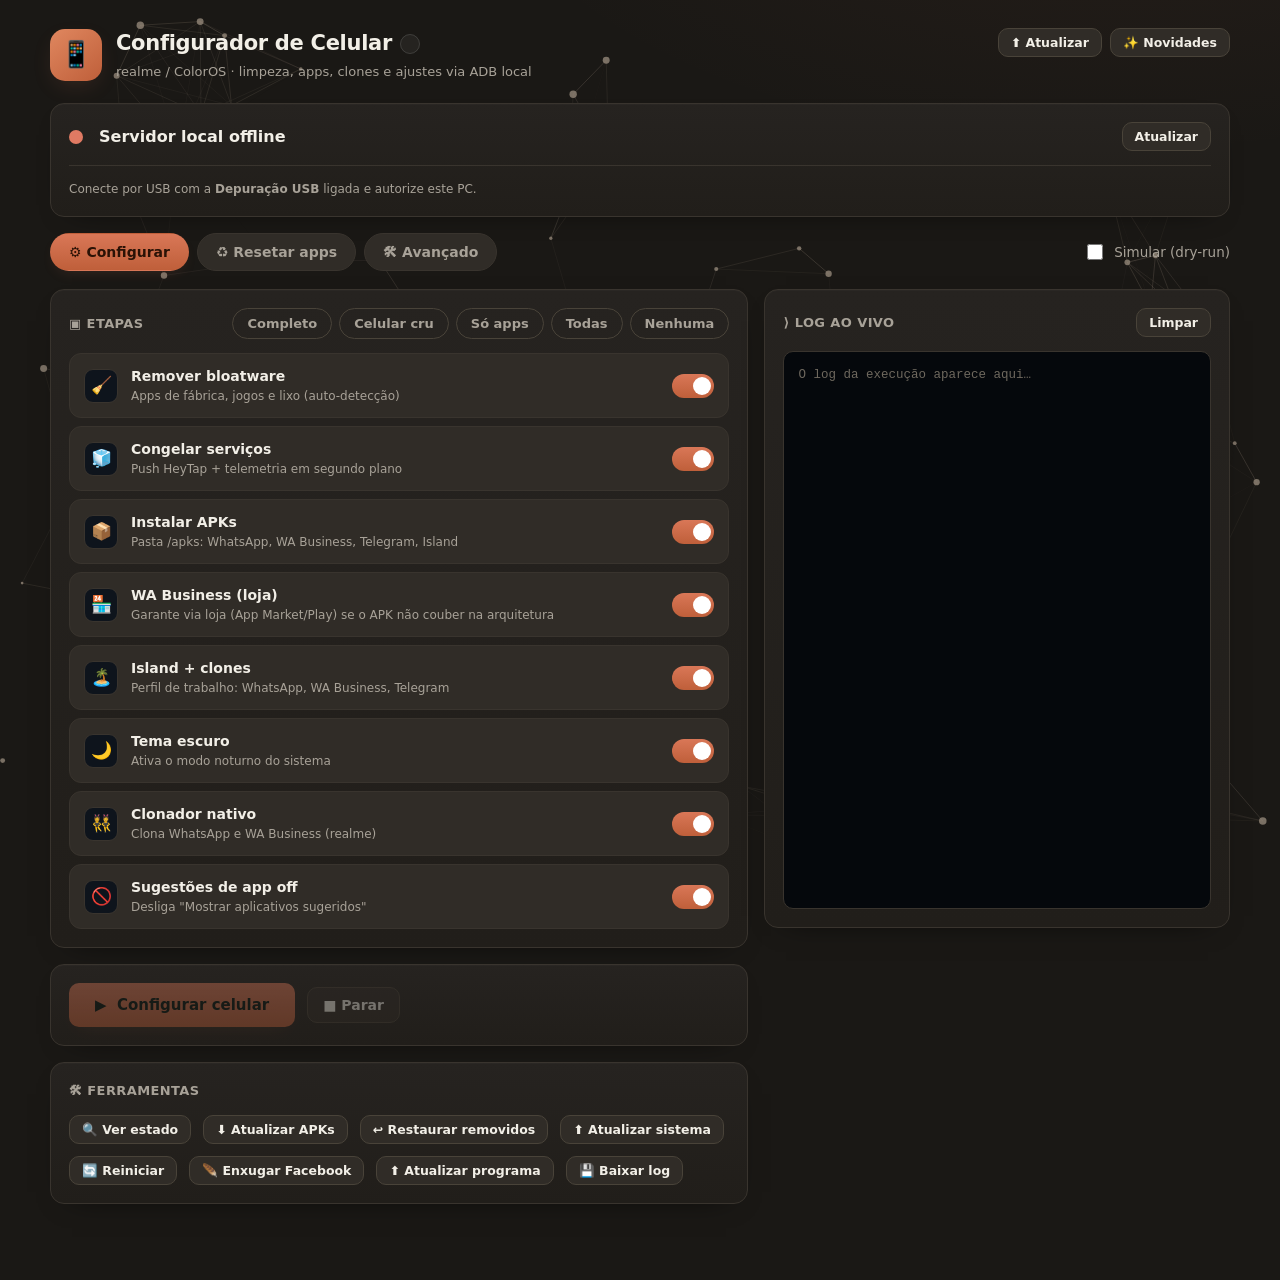
==== commit 27103593: "v3.2: acessibilidade nos modais, avisos e formularios (skill fixing-accessibility) Co-Authored-By: C" ====
--- a/publicar/painel/index.html
+++ b/publicar/painel/index.html
@@ -145,7 +145,7 @@
       <p>realme / ColorOS · limpeza, apps, clones e ajustes via ADB local</p>
     </div>
     <span style="margin-left:auto;display:flex;gap:8px;align-self:flex-start">
-      <button class="btn-ghost btn-sm" id="btnAtualizar" onclick="atualizarPrograma()" style="position:relative">⬆ Atualizar<span id="updDot" style="display:none;position:absolute;top:-4px;right:-4px;width:9px;height:9px;background:#ef4444;border-radius:50%;box-shadow:0 0 0 2px #0d1420"></span></button>
+      <button class="btn-ghost btn-sm" id="btnAtualizar" onclick="atualizarPrograma()" style="position:relative">⬆ Atualizar<span id="updDot" aria-hidden="true" style="display:none;position:absolute;top:-4px;right:-4px;width:9px;height:9px;background:#ef4444;border-radius:50%;box-shadow:0 0 0 2px #0d1420"></span></button>
       <button class="btn-ghost btn-sm" onclick="showNews()">✨ Novidades</button>
     </span>
   </header>
@@ -153,12 +153,13 @@
 
   <!-- modal Novidades -->
   <div id="newsModal" style="display:none;position:fixed;inset:0;background:rgba(0,0,0,.62);z-index:100;align-items:center;justify-content:center;padding:20px" onclick="if(event.target===this)this.style.display='none'">
-    <div style="background:#0d1420;border:1px solid var(--line2);border-radius:18px;max-width:470px;width:100%;padding:22px 24px;box-shadow:0 30px 80px -20px #000">
+    <div role="dialog" aria-modal="true" aria-label="Novidades da versão" tabindex="-1" style="background:#0d1420;border:1px solid var(--line2);border-radius:18px;max-width:470px;width:100%;padding:22px 24px;box-shadow:0 30px 80px -20px #000">
       <div style="display:flex;align-items:center;justify-content:space-between;gap:10px;margin-bottom:4px">
-        <h2 style="margin:0;font-size:19px">✨ Novidades da versão 3.0</h2>
-        <button class="btn-ghost btn-sm" onclick="document.getElementById('newsModal').style.display='none'">✕</button>
+        <h2 style="margin:0;font-size:19px">✨ Novidades da versão 3.2</h2>
+        <button class="btn-ghost btn-sm" aria-label="Fechar" onclick="document.getElementById('newsModal').style.display='none'">✕</button>
       </div>
       <ul style="margin:12px 0 4px;padding-left:18px;line-height:1.75;font-size:14px;color:#c9d4e0">
+        <li>♿ <b>Acessibilidade</b> — modais com teclado (Esc), foco e suporte a leitores de tela.</li>
         <li>🔔 <b>Aviso de atualização</b> — popup automático e uma bolinha no botão quando sai versão nova.</li>
         <li>⬆ <b>Atualizar no topo</b> — botão de atualização no cabeçalho, sempre à mão.</li>
         <li>📸 <b>Espelho da tela</b> — veja a tela do celular ao vivo e baixe prints (aba Avançado).</li>
@@ -169,7 +170,7 @@
 
   <!-- popup: nova versao disponivel -->
   <div id="updateModal" style="display:none;position:fixed;inset:0;background:rgba(0,0,0,.62);z-index:110;align-items:center;justify-content:center;padding:20px" onclick="if(event.target===this)closeUpdateModal()">
-    <div style="background:#0d1420;border:1px solid var(--line2);border-radius:18px;max-width:430px;width:100%;padding:22px 24px;box-shadow:0 30px 80px -20px #000">
+    <div role="dialog" aria-modal="true" aria-label="Atualização disponível" tabindex="-1" style="background:#0d1420;border:1px solid var(--line2);border-radius:18px;max-width:430px;width:100%;padding:22px 24px;box-shadow:0 30px 80px -20px #000">
       <h2 style="margin:0 0 8px;font-size:19px">⬆ Atualização disponível</h2>
       <p style="margin:6px 0;font-size:14px;color:#c9d4e0">Há uma nova versão do programa: <b id="upVer"></b>.</p>
       <p id="upNotas" class="hint" style="margin:6px 0 0"></p>
@@ -322,7 +323,7 @@
         </span>
       </div>
       <div id="appsWrap" style="display:none">
-        <input id="appsFilter" placeholder="filtrar nome ou pacote…" oninput="renderApps()"
+        <input id="appsFilter" aria-label="Filtrar apps por nome ou pacote" placeholder="filtrar nome ou pacote…" oninput="renderApps()"
           style="width:100%;margin-bottom:8px;background:#05080c;color:#cdd6e0;border:1px solid var(--line);border-radius:8px;padding:9px 11px;font-size:13px">
         <div id="appsList" style="max-height:300px;overflow:auto;display:flex;flex-direction:column;gap:3px"></div>
         <div class="hint" style="margin:6px 0">Legenda: 🟢 seguro remover · 🟡 cuidado · 🔴 essencial (não remover)</div>
@@ -367,7 +368,7 @@
   </div><!-- fim applayout -->
 
 </div>
-<div id="toast"></div>
+<div id="toast" role="status" aria-live="polite"></div>
 
 <script>
 // ===== Fundo de NODES interativo (replica de 190.102.43.124/grade) =====
@@ -946,7 +947,7 @@
   a.download='tela-'+new Date().toISOString().slice(0,19).replace(/[:T]/g,'-')+'.png'; a.click(); toast('Print baixado');
 }
 // ---- modal novidades ----
-function showNews(){ const m=document.getElementById('newsModal'); if(m) m.style.display='flex'; }
+function showNews(){ const m=document.getElementById('newsModal'); if(m){ m.style.display='flex'; const d=m.querySelector('[role=dialog]'); if(d) d.focus(); } }
 // ---- aviso automatico de nova versao ----
 let _updRemota='';
 async function checkForUpdatesOnLoad(){
@@ -958,7 +959,7 @@
     if(localStorage.getItem('update_dismissed')===j.versaoRemota) return; // adiado: mantem so a bolinha
     document.getElementById('upVer').textContent=j.versaoRemota+(j.versaoLocal?(' (atual: '+j.versaoLocal+')'):'');
     document.getElementById('upNotas').textContent=j.notas||'';
-    document.getElementById('updateModal').style.display='flex';
+    var um=document.getElementById('updateModal'); um.style.display='flex'; var ud=um.querySelector('[role=dialog]'); if(ud) ud.focus();
   }catch(_){}
 }
 function closeUpdateModal(){ const m=document.getElementById('updateModal'); if(m) m.style.display='none'; }
@@ -1060,6 +1061,8 @@
 
 checkDevice(); setInterval(checkDevice,4000); loadResetApps();
 setTimeout(checkForUpdatesOnLoad,1500);   // avisa automaticamente se houver versao nova
+// acessibilidade: fecha modais abertos com a tecla Esc
+document.addEventListener('keydown',function(e){ if(e.key==='Escape'){ ['newsModal','updateModal'].forEach(function(id){ var m=document.getElementById(id); if(m&&m.style.display==='flex') m.style.display='none'; }); } });
 </script>
 </body>
 </html>
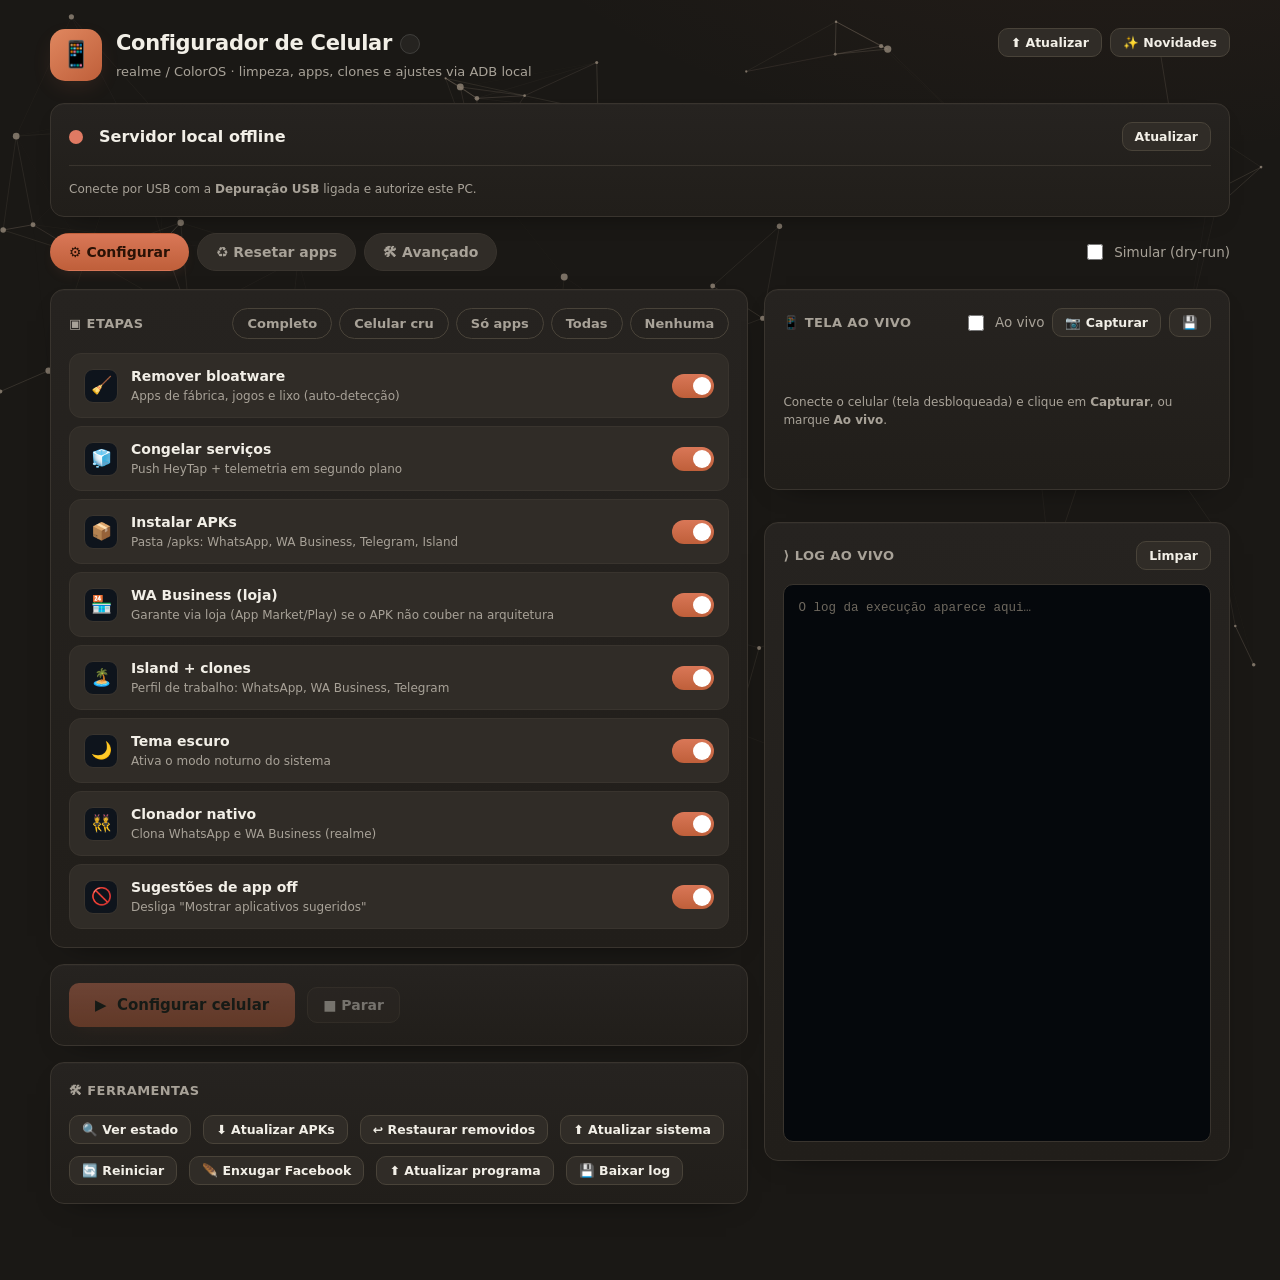
==== commit 20718055: "v3.3: tela ao vivo fixada ao lado do log Co-Authored-By: Claude Opus 4.8 <noreply@anthropic.com>" ====
--- a/publicar/painel/index.html
+++ b/publicar/painel/index.html
@@ -299,20 +299,6 @@
         </div>
         <div id="diagWrap"><div class="hint">Conecte o celular e clique em Atualizar.</div></div>
       </div>
-      <!-- espelho da tela -->
-      <div class="card">
-        <div class="card-h">
-          <span class="t">📸 Espelho da tela</span>
-          <span style="display:flex;gap:9px;align-items:center;flex-wrap:wrap">
-            <label class="chk"><input type="checkbox" id="mirrorAuto" onchange="toggleMirror()"> Ao vivo</label>
-            <button class="btn-ghost btn-sm" onclick="shotScreen()">📷 Capturar</button>
-            <button class="btn-ghost btn-sm" onclick="saveShot()">💾 Baixar print</button>
-          </span>
-        </div>
-        <div id="mirrorWrap" style="display:flex;justify-content:center;align-items:center;min-height:130px">
-          <div class="hint">Conecte o celular e clique em <b>Capturar</b> (desbloqueie a tela para ver).</div>
-        </div>
-      </div>
       <!-- scan apps -->
       <div class="card">
       <div class="card-h">
@@ -357,13 +343,28 @@
       </div><!-- fim aba Avançado -->
     </div><!-- fim coluna das abas -->
 
-    <!-- DIREITA: log fixo (visível em todas as abas) -->
-    <div class="card sticky">
-      <div class="card-h">
-        <span class="t">⟩ Log ao vivo</span>
-        <button class="btn-ghost btn-sm" onclick="document.getElementById('log').innerHTML=''">Limpar</button>
-      </div>
-      <div id="log"></div>
+    <!-- DIREITA: tela ao vivo + log (fixos, visíveis em todas as abas) -->
+    <div class="sticky" style="display:flex;flex-direction:column;gap:16px">
+      <div class="card">
+        <div class="card-h">
+          <span class="t">📱 Tela ao vivo</span>
+          <span style="display:flex;gap:8px;align-items:center;flex-wrap:wrap">
+            <label class="chk"><input type="checkbox" id="mirrorAuto" onchange="toggleMirror()"> Ao vivo</label>
+            <button class="btn-ghost btn-sm" onclick="shotScreen()">📷 Capturar</button>
+            <button class="btn-ghost btn-sm" aria-label="Baixar print da tela" onclick="saveShot()">💾</button>
+          </span>
+        </div>
+        <div id="mirrorWrap" style="display:flex;justify-content:center;align-items:center;min-height:120px">
+          <div class="hint">Conecte o celular (tela desbloqueada) e clique em <b>Capturar</b>, ou marque <b>Ao vivo</b>.</div>
+        </div>
+      </div>
+      <div class="card">
+        <div class="card-h">
+          <span class="t">⟩ Log ao vivo</span>
+          <button class="btn-ghost btn-sm" onclick="document.getElementById('log').innerHTML=''">Limpar</button>
+        </div>
+        <div id="log"></div>
+      </div>
     </div>
   </div><!-- fim applayout -->
 
@@ -933,7 +934,7 @@
     const blob=await r.blob();
     if(lastShotUrl) URL.revokeObjectURL(lastShotUrl);
     lastShotUrl=URL.createObjectURL(blob);
-    w.innerHTML='<img alt="tela do celular" src="'+lastShotUrl+'" style="max-height:540px;max-width:100%;border-radius:18px;border:1px solid var(--line2);box-shadow:0 22px 55px -22px #000">';
+    w.innerHTML='<img alt="tela do celular" src="'+lastShotUrl+'" style="max-height:440px;max-width:100%;border-radius:14px;border:1px solid var(--line2);box-shadow:0 18px 45px -20px #000">';
   }catch(e){ w.innerHTML='<div class="hint">Falha ao capturar a tela.</div>'; }
 }
 function toggleMirror(){
@@ -1054,7 +1055,6 @@
 function showTab(name){
   document.querySelectorAll('.tab-panel').forEach(p=>{ p.hidden = (p.id!=='tab-'+name); });
   document.querySelectorAll('.tabs .tab').forEach(t=>{ t.classList.toggle('active', t.dataset.tab===name); });
-  if(name!=='avancado') stopMirror();   // para o espelho ao sair da aba
   if(name==='resetar') loadResetApps();
   if(name==='avancado') loadDiag();
 }
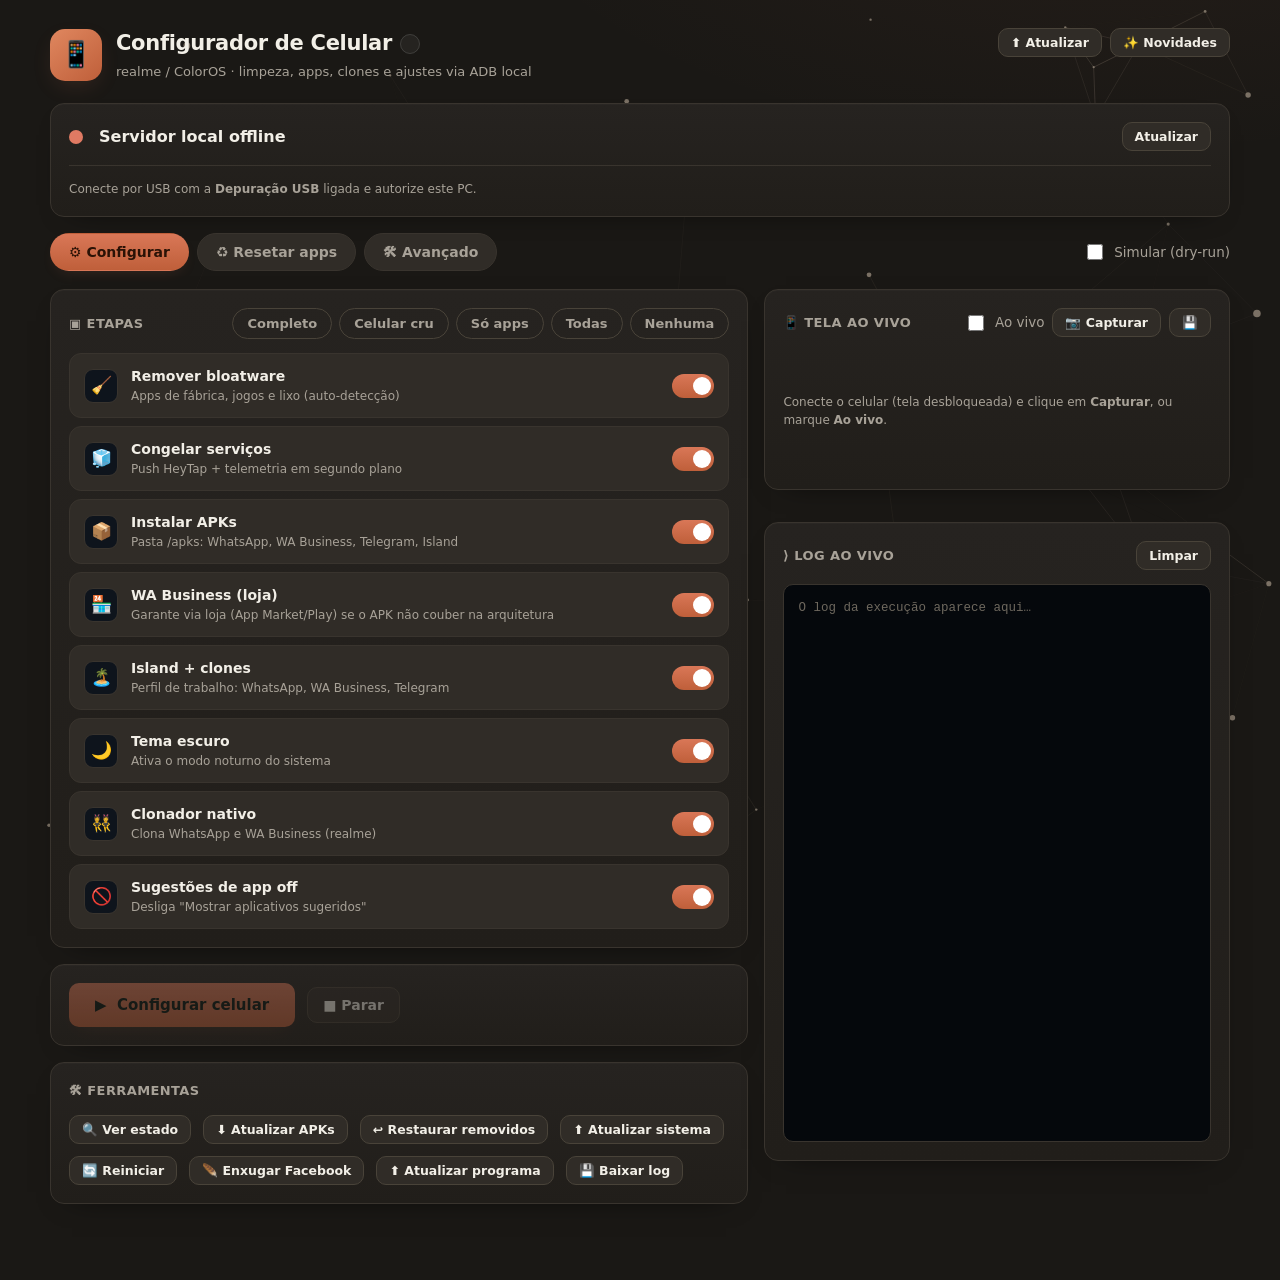
==== commit afc4ff88: "v3.4: acoes em lote (instalar/reinstalar/limpar marcados) na aba Resetar apps Co-Authored-By: Claude" ====
--- a/publicar/painel/index.html
+++ b/publicar/painel/index.html
@@ -251,13 +251,15 @@
       <button class="btn-ghost btn-sm" onclick="loadResetApps()">Atualizar</button>
     </div>
     <div class="hint" style="margin-bottom:12px">
-      Marque os apps e clique em <b>Instalar marcados</b>. Ou use por app: <b>Reinstalar</b> (zera tudo) e <b>Limpar dados</b> (apaga conversas/logs/cache sem remover).
+      Marque os apps e use em lote: <b>Instalar</b>, <b>Reinstalar</b> (zera tudo) ou <b>Limpar</b> (apaga conversas/logs/cache sem remover). Também dá pra usar por app.
       Mexe só no perfil principal — os clones (perfil de trabalho) não são afetados. O log aparece em “Log ao vivo”.
     </div>
     <div class="toolbar" style="margin-bottom:10px">
       <button class="btn-ghost btn-sm" onclick="markAll(true)">Marcar todos</button>
       <button class="btn-ghost btn-sm" onclick="markAll(false)">Nenhum</button>
-      <button class="btn-primary btn-sm" onclick="installMarked()">⬇ Instalar marcados <span id="markCount">(0)</span></button>
+      <button class="btn-primary btn-sm" onclick="batchAction('install')">⬇ Instalar marcados <span id="markCount">(0)</span></button>
+      <button class="btn-ghost btn-sm" onclick="batchAction('reinstall')">♻ Reinstalar marcados</button>
+      <button class="btn-ghost btn-sm" onclick="batchAction('clear')">🧽 Limpar marcados</button>
     </div>
     <div class="steps" id="resetList"><div class="hint">Conecte o celular para listar os apps.</div></div>
   </div>
@@ -846,26 +848,30 @@
 function nameFor(id){ const a=allApps().find(x=>x.id===id); return a?a.name:id; }
 function updMarkCount(){ const e=document.getElementById('markCount'); if(e) e.textContent='('+document.querySelectorAll('#resetList input.mark:checked').length+')'; }
 function markAll(v){ document.querySelectorAll('#resetList input.mark').forEach(c=>c.checked=v); updMarkCount(); }
-function installMarked(){
+// acao em lote sobre os apps marcados: install | reinstall | clear
+function batchAction(action){
   if(running){ toast('Aguarde a tarefa atual terminar'); return; }
   if(!deviceOk){ toast('Conecte o celular primeiro'); return; }
   const ids=[...document.querySelectorAll('#resetList input.mark:checked')].map(c=>c.value);
   if(!ids.length){ toast('Marque ao menos um app'); return; }
   const dry=document.getElementById('dry').checked?'1':'0';
-  if(!confirm('Instalar '+ids.length+' app(s) marcado(s)'+(dry==='1'?' (simulação)':'')+'?\n\n'+ids.map(nameFor).join(', '))) return;
+  const label={install:'Instalar',reinstall:'Reinstalar',clear:'Limpar dados de'}[action]||action;
+  const aviso={install:'',reinstall:' — ZERA o app (apaga tudo e reinstala)',clear:' — apaga conversas/logs/cache, sem remover'}[action]||'';
+  if(!confirm(label+' '+ids.length+' app(s) marcado(s)'+aviso+(dry==='1'?' (simulação)':'')+'?\n\n'+ids.map(nameFor).join(', '))) return;
   running=true; setButtons();
-  log('== Instalar marcados: '+ids.join(', ')+(dry==='1'?' (SIMULAÇÃO)':'')+' ==');
+  log('== '+label+' marcados: '+ids.join(', ')+(dry==='1'?' (SIMULAÇÃO)':'')+' ==');
   let i=0;
   const next=()=>{
-    if(i>=ids.length){ log('>> Instalação dos marcados concluída.'); toast('Marcados: concluído ✓'); notifyDone('Instalação dos marcados concluída'); loadResetApps(); stop(); return; }
+    if(i>=ids.length){ log('>> '+label+' marcados: concluído.'); toast('Marcados: concluído ✓'); notifyDone(label+' marcados: concluído'); loadResetApps(); stop(); return; }
     const id=ids[i++], nm=nameFor(id);
     log('-- '+nm+' --');
-    es=new EventSource(`/api/app-action?action=install&app=${id}&user=0&dry=${dry}`);
+    es=new EventSource(`/api/app-action?action=${action}&app=${id}&user=0&dry=${dry}`);
     es.onmessage=(e)=>{ if(e.data.startsWith('__DONE__')){ if(es){es.close();es=null;} next(); return; } log(e.data); };
     es.onerror=()=>{ log('[!] Conexão perdida.'); stop(); };
   };
   next();
 }
+function installMarked(){ batchAction('install'); }   // compatibilidade
 
 // ---- diagnóstico do aparelho ----
 function diagTile(label,val,sub){
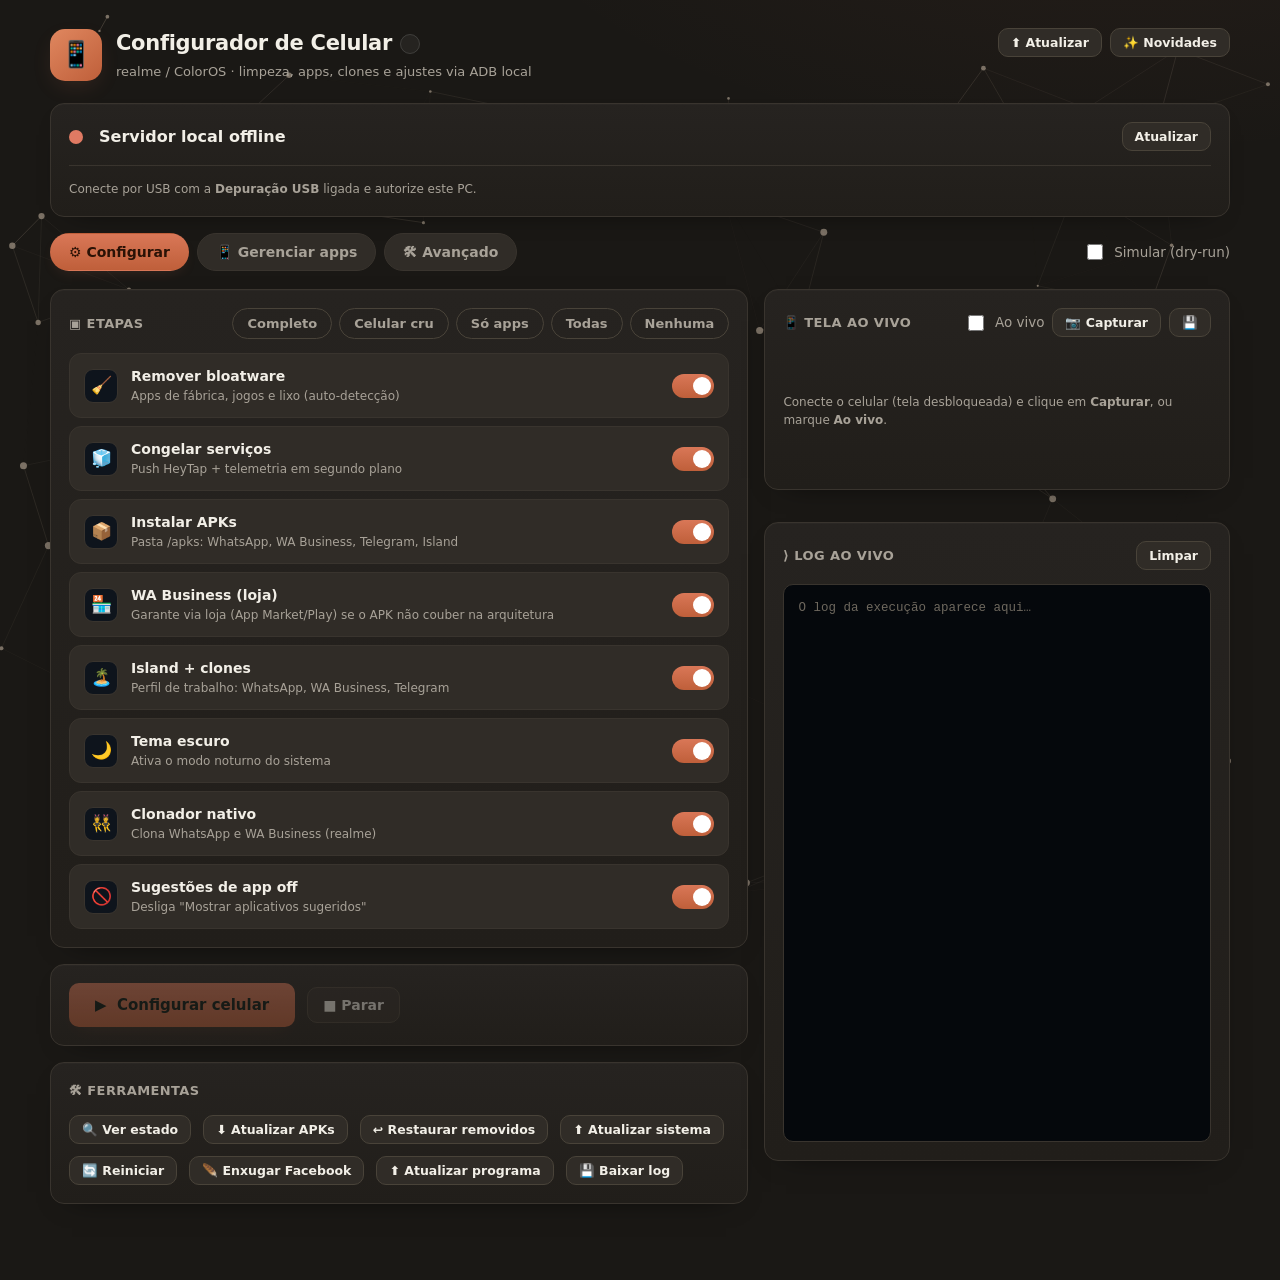
==== commit 959cb2af: "v3.5: aba renomeada para Gerenciar apps Co-Authored-By: Claude Opus 4.8 <noreply@anthropic.com>" ====
--- a/publicar/painel/index.html
+++ b/publicar/painel/index.html
@@ -196,7 +196,7 @@
   <!-- abas -->
   <div class="tabs">
     <button class="tab active" data-tab="configurar" onclick="showTab('configurar')">⚙ Configurar</button>
-    <button class="tab" data-tab="resetar" onclick="showTab('resetar')">♻ Resetar apps</button>
+    <button class="tab" data-tab="resetar" onclick="showTab('resetar')">📱 Gerenciar apps</button>
     <button class="tab" data-tab="avancado" onclick="showTab('avancado')">🛠 Avançado</button>
     <label class="chk" style="margin-left:auto"><input type="checkbox" id="dry"> Simular (dry-run)</label>
   </div>
@@ -247,7 +247,7 @@
       <div class="tab-panel" id="tab-resetar" hidden>
       <div class="card">
     <div class="card-h">
-      <span class="t">♻ Resetar apps · limpar dados/logs</span>
+      <span class="t">📱 Gerenciar apps · instalar / resetar / limpar</span>
       <button class="btn-ghost btn-sm" onclick="loadResetApps()">Atualizar</button>
     </div>
     <div class="hint" style="margin-bottom:12px">
@@ -679,12 +679,12 @@
   if(!deviceOk){ toast('Conecte o celular primeiro'); return; }
   const pkgs=[...document.querySelectorAll('#appsList input:checked')].map(c=>c.value);
   if(!pkgs.length){ toast('Selecione apps primeiro'); return; }
-  if(!confirm('Adicionar '+pkgs.length+' app(s) ao painel?\n\nExtrai o APK de cada um e inclui na seção "Resetar apps".\n\n'+pkgs.map(labelFor).join(', '))) return;
+  if(!confirm('Adicionar '+pkgs.length+' app(s) ao painel?\n\nExtrai o APK de cada um e inclui na aba "Gerenciar apps".\n\n'+pkgs.map(labelFor).join(', '))) return;
   running=true; setButtons();
   log('== Adicionar ao painel: '+pkgs.length+' app(s) ==');
   let i=0;
   const next=()=>{
-    if(i>=pkgs.length){ log('>> Concluído. Veja na aba "Resetar apps".'); toast('Apps adicionados ✓'); notifyDone('Apps adicionados ao painel'); stop(); resetLoaded=false; loadResetApps(); return; }
+    if(i>=pkgs.length){ log('>> Concluído. Veja na aba "Gerenciar apps".'); toast('Apps adicionados ✓'); notifyDone('Apps adicionados ao painel'); stop(); resetLoaded=false; loadResetApps(); return; }
     const p=pkgs[i++]; const nm=(labelFor(p)||p).normalize('NFKD').replace(/[^\w.\- ]+/g,'').trim()||p;
     log('-- '+nm+' ('+p+') --');
     es=new EventSource('/api/extract?pkg='+encodeURIComponent(p)+'&nome='+encodeURIComponent(nm));
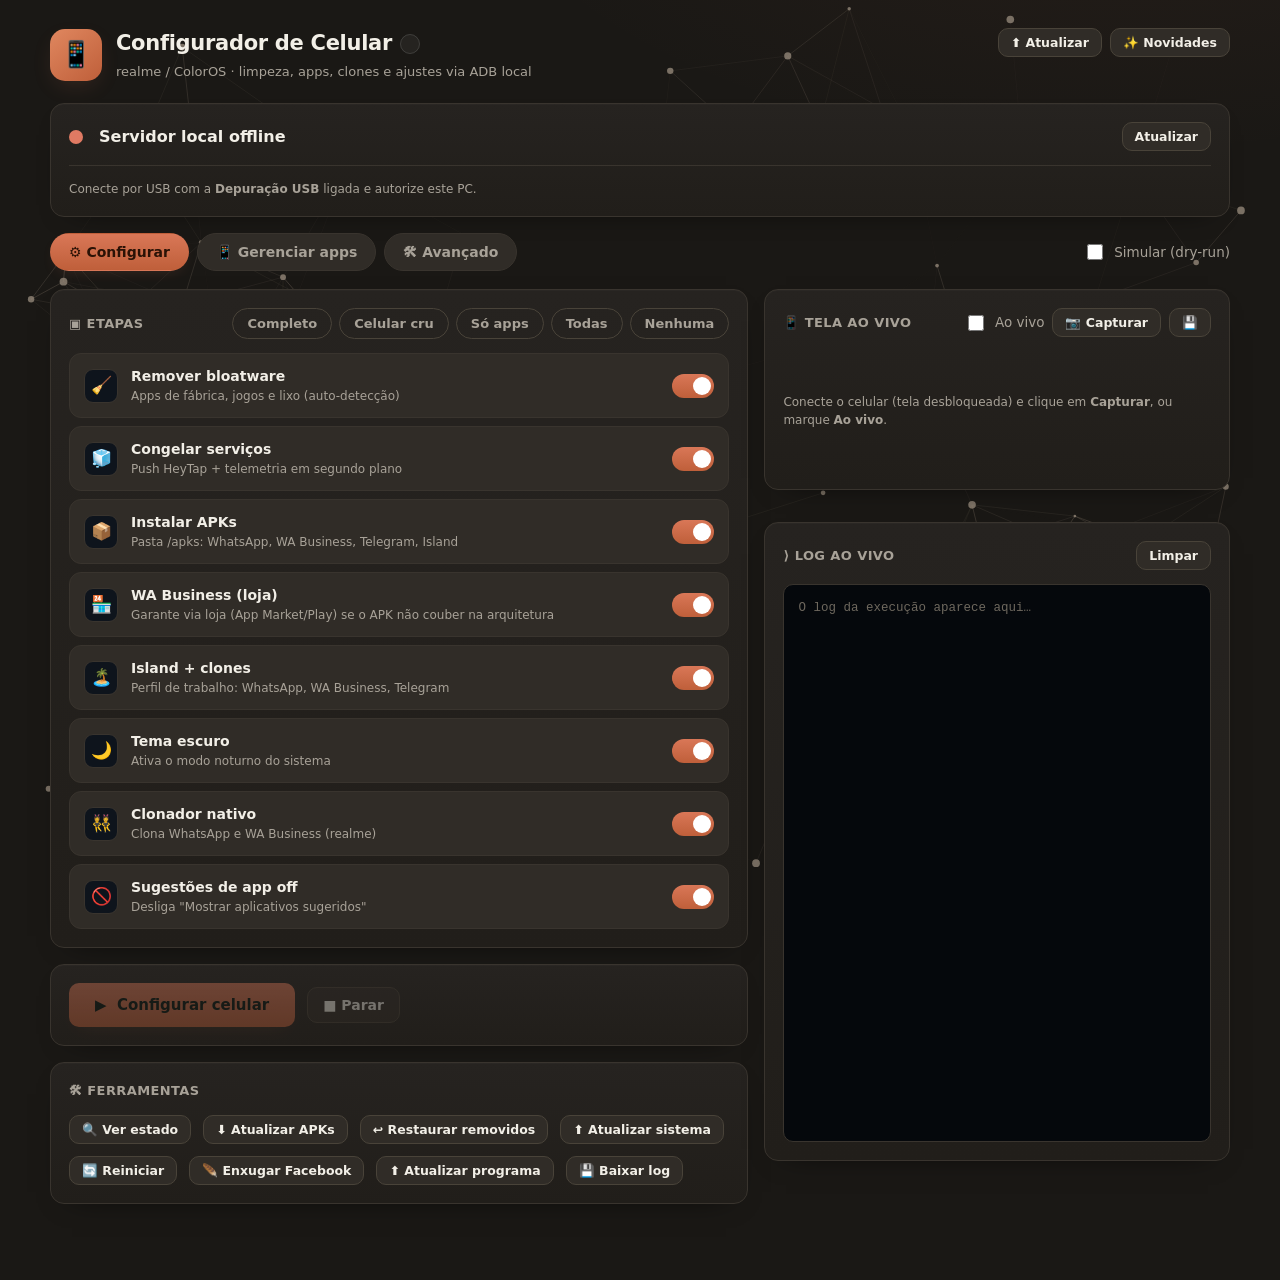
==== commit 48cf9189: "v3.6: clones mostram sempre os apps com botao Instalar quando faltar Co-Authored-By: Claude Opus 4.8" ====
--- a/publicar/painel/index.html
+++ b/publicar/painel/index.html
@@ -811,15 +811,23 @@
     });
   });
   updMarkCount();
-  // ---- clones (perfis de trabalho) ----
+  // ---- clones (perfis de trabalho): mostra SEMPRE os apps clonaveis; se faltar, oferece Instalar ----
+  const cloneable = RESET_APPS.filter(a=>a.cat==='Mensageiros');   // WhatsApp, WA Business, Telegram
   cloneProfiles.forEach(pf=>{
     el.appendChild(catHeader('👯 Clones · '+pf.name+' (user '+pf.user+')'));
-    pf.pkgs.forEach(p=>{
-      const a=appForPkg(p); const name=(a?a.name:p);
-      const esc=name.replace(/'/g,"\\'"); const id=a?a.id:'';
-      const b=(act,txt)=>`<button class="btn-ghost btn-sm" onclick="resetAction('${act}','${id}','${esc}','${pf.user}')">${txt}</button>`;
-      const status=`<span style="color:var(--ok)">● clonado</span> <span style="color:var(--faint)">· ${p}</span>`;
-      el.appendChild(resetRow(a,name,status,b('clear','🧽 Limpar dados')+b('reinstall','♻ Reinstalar')+b('uninstall','🗑 Remover clone')));
+    cloneable.forEach(a=>{
+      const instPkg=a.pkgs.find(p=>pf.pkgs.includes(p));   // instalado nesse perfil?
+      const esc=a.name.replace(/'/g,"\\'");
+      const b=(act,txt)=>`<button class="btn-ghost btn-sm" onclick="resetAction('${act}','${a.id}','${esc}','${pf.user}')">${txt}</button>`;
+      let status,btns;
+      if(instPkg){
+        status=`<span style="color:var(--ok)">● clonado</span> <span style="color:var(--faint)">· ${instPkg}</span>`;
+        btns=b('clear','🧽 Limpar dados')+b('reinstall','♻ Reinstalar')+b('uninstall','🗑 Remover clone');
+      }else{
+        status=`<span style="color:var(--faint)">○ não clonado neste perfil</span>`;
+        btns=b('install','⬇ Instalar');
+      }
+      el.appendChild(resetRow(a,a.name,status,btns));
     });
   });
 }
@@ -833,7 +841,8 @@
                      : `Desinstalar ${name}?\n\nRemove o app e seus dados do perfil principal (o clone do Island não é afetado).`,
     reinstall:`Reinstalar ${name}${onde}?\n\nRemove e instala de novo — zera TODOS os dados/logs.`,
     clear:`Limpar os dados de ${name}${onde}?\n\nApaga conversas/logs/cache (fica como recém-instalado), sem remover o app.`,
-    install:`Instalar ${name} a partir da pasta apks?`
+    install: clone ? `Clonar ${name} no perfil de trabalho (user ${user})?\n\nInstala o app OFICIAL nesse perfil (install-existing) — passa na recuperação de número.`
+                   : `Instalar ${name} a partir da pasta apks?`
   };
   if(!confirm(msgs[action]||('Confirmar '+action+'?'))) return;
   const dry=document.getElementById('dry').checked?'1':'0';
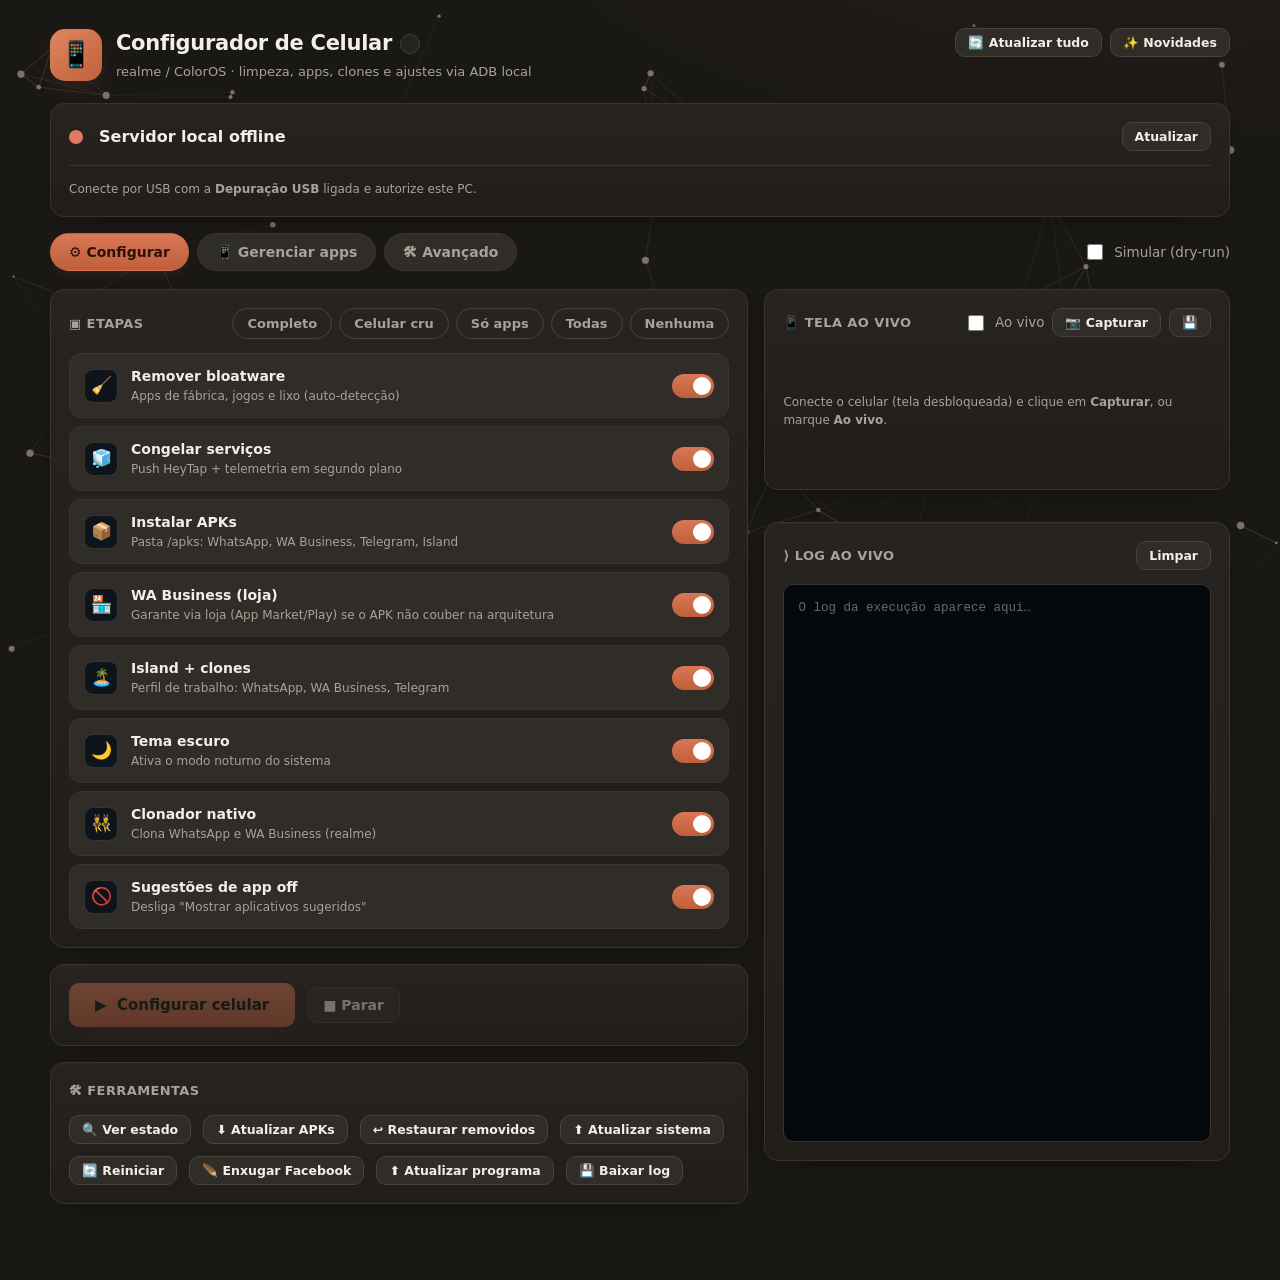
==== commit 9cecfcc1: "v4.7: botao 'Atualizar tudo' (programa + APKs da nuvem) + catalogo apks.json" ====
--- a/publicar/painel/index.html
+++ b/publicar/painel/index.html
@@ -145,7 +145,7 @@
       <p>realme / ColorOS · limpeza, apps, clones e ajustes via ADB local</p>
     </div>
     <span style="margin-left:auto;display:flex;gap:8px;align-self:flex-start">
-      <button class="btn-ghost btn-sm" id="btnAtualizar" onclick="atualizarPrograma()" style="position:relative">⬆ Atualizar<span id="updDot" aria-hidden="true" style="display:none;position:absolute;top:-4px;right:-4px;width:9px;height:9px;background:#ef4444;border-radius:50%;box-shadow:0 0 0 2px #0d1420"></span></button>
+      <button class="btn-ghost btn-sm" id="btnAtualizar" onclick="atualizarTudo()" title="Atualiza o programa e baixa os APKs mais recentes, tudo de uma vez" style="position:relative">🔄 Atualizar tudo<span id="updDot" aria-hidden="true" style="display:none;position:absolute;top:-4px;right:-4px;width:9px;height:9px;background:#ef4444;border-radius:50%;box-shadow:0 0 0 2px #0d1420"></span></button>
       <button class="btn-ghost btn-sm" onclick="showNews()">✨ Novidades</button>
     </span>
   </header>
@@ -554,6 +554,39 @@
       stop(); return; }
     log(e.data); };
   es.onerror=()=>{ log('[!] Conexão perdida.'); stop(); };
+}
+// UM CLIQUE: atualiza o programa (se houver nova versao) e depois baixa os APKs curados da nuvem
+async function atualizarTudo(){
+  if(running) return;
+  log('== 🔄 Atualizar tudo (programa + APKs) ==');
+  const rodarApks=()=>{
+    log('>> Baixando APKs atualizados da nuvem...');
+    es=new EventSource('/api/update-apks-cloud');
+    es.onmessage=(e)=>{ if(e.data.startsWith('__DONE__')){ const code=e.data.split(' ')[1];
+        if(code==='0'){ toast('Tudo atualizado ✓'); notifyDone('Atualização completa ✓'); }
+        else { toast('APKs: veja o log'); }
+        stop(); return; }
+      log(e.data); };
+    es.onerror=()=>{ log('[!] Conexão perdida (APKs).'); stop(); };
+  };
+  let j=null;
+  try{ j=await (await fetch('/api/update-check')).json(); }catch(e){}
+  if(j && j.ok && j.configured && j.total){
+    running=true; setButtons(); log('== Atualizando programa para '+j.versaoRemota+' ==');
+    es=new EventSource('/api/update-run');
+    es.onmessage=(e)=>{ if(e.data.startsWith('__DONE__')){ const code=e.data.split(' ')[1];
+        if(es){ es.close(); es=null; }
+        if(code==='0'){ log('>> Programa atualizado. Agora os APKs...'); rodarApks(); }
+        else { toast('Falha ao atualizar o programa'); stop(); }
+        return; }
+      log(e.data); };
+    es.onerror=()=>{ log('[!] Conexão perdida (programa).'); stop(); };
+  } else {
+    if(j && j.configured===false){ log('>> (atualização do programa não configurada — baixando só os APKs)'); }
+    else { log('>> Programa já está na versão mais recente. Verificando APKs...'); }
+    running=true; setButtons();
+    rodarApks();
+  }
 }
 function stop(){ if(es){ es.close(); es=null; } running=false; setButtons(); }
 
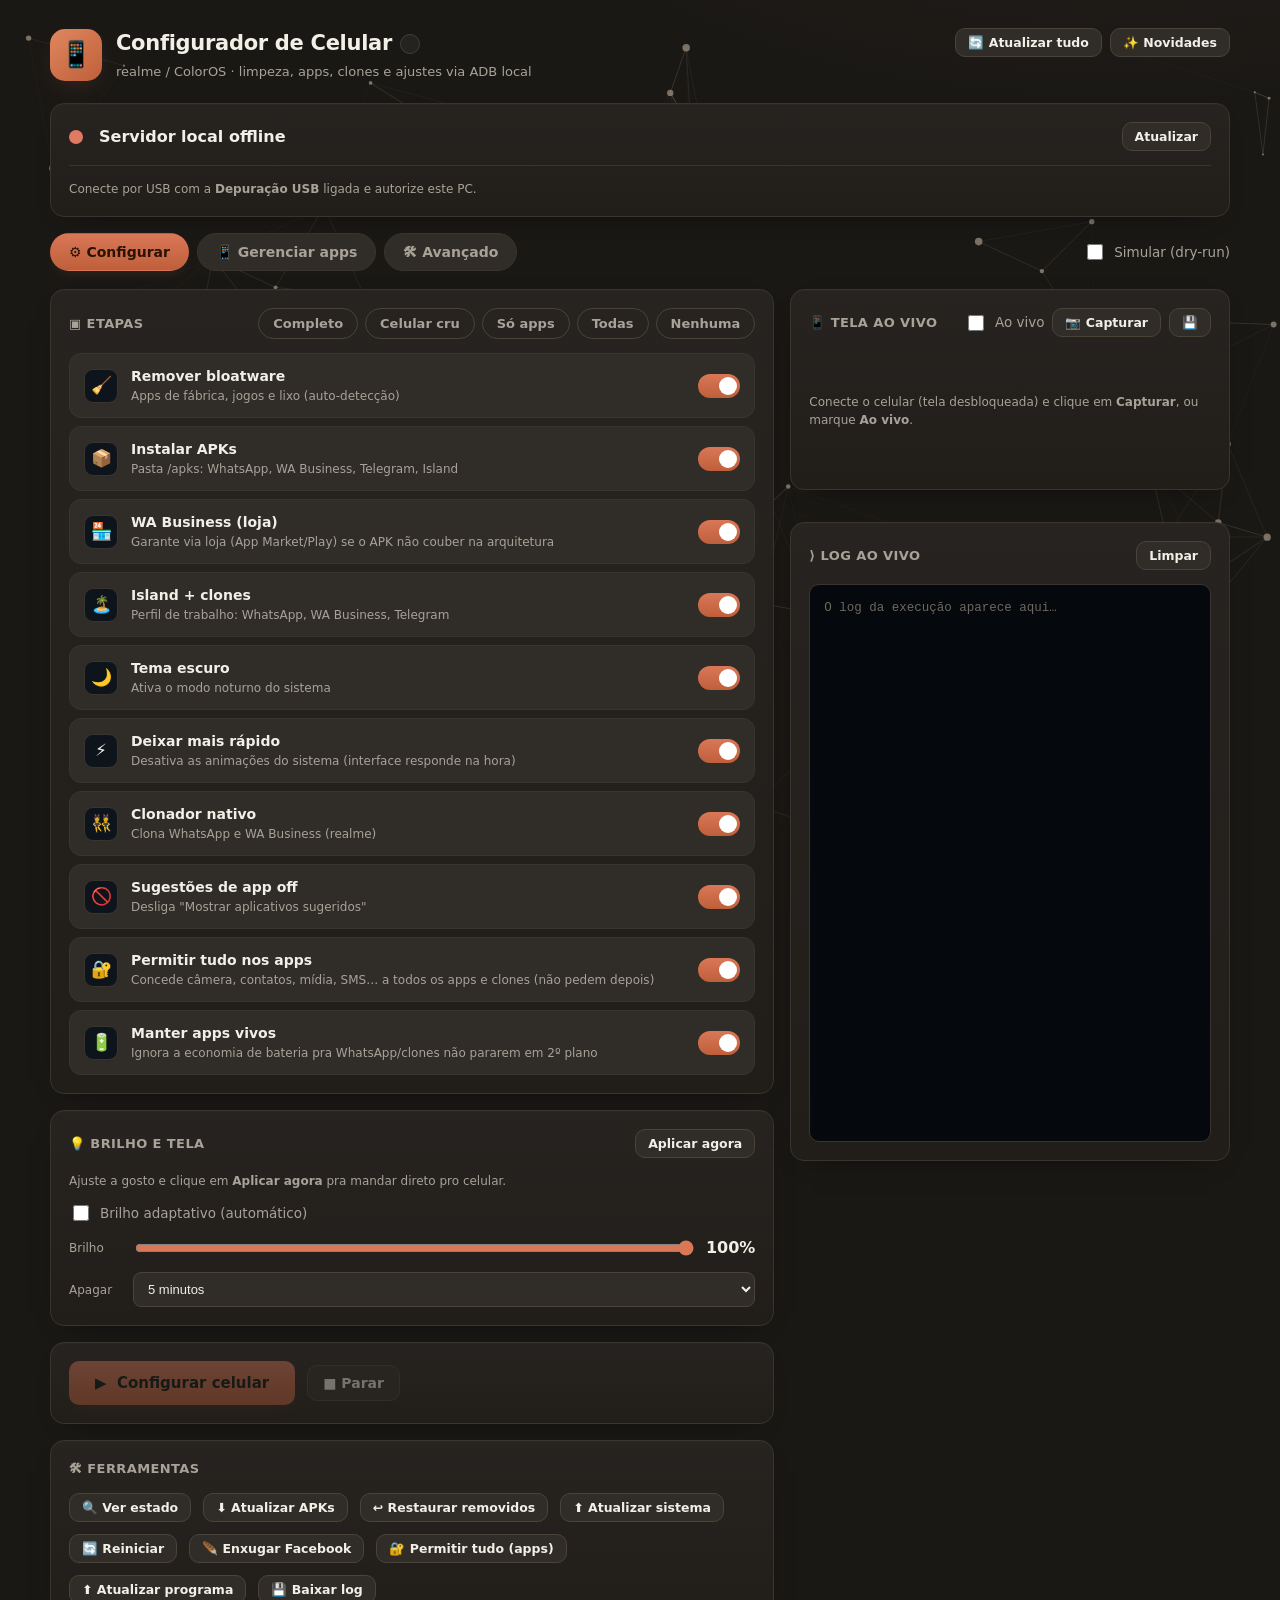
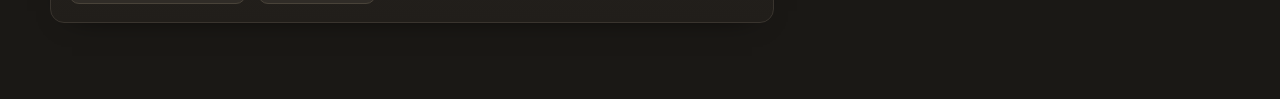
==== commit 5102febd: "v5.0: multi-fabricante (Xiaomi/Samsung), correcoes, WhatsApp universal" ====
--- a/publicar/painel/index.html
+++ b/publicar/painel/index.html
@@ -186,6 +186,7 @@
     <div class="device">
       <span id="dot" class="pulse"></span>
       <span class="name" id="devtxt">Verificando celular…</span>
+      <select id="deviceSel" title="Escolha qual celular configurar" onchange="selectDevice(this.value)" style="display:none;background:var(--card2);color:var(--txt);border:1px solid var(--line2);border-radius:8px;padding:7px 10px;font-size:13px"></select>
       <span class="chips" id="chips"></span>
       <button class="btn-ghost btn-sm" onclick="checkDevice()">Atualizar</button>
     </div>
@@ -219,6 +220,33 @@
         </div>
         <div class="steps" id="steps"></div>
       </div>
+      <!-- Brilho e tela: configuração personalizada (usada pela etapa "Brilho e tela") -->
+      <div class="card" id="displayCard">
+        <div class="card-h">
+          <span class="t">💡 Brilho e tela</span>
+          <button class="btn-ghost btn-sm" onclick="aplicarTela()">Aplicar agora</button>
+        </div>
+        <div class="hint" style="margin-bottom:12px">Ajuste a gosto e clique em <b>Aplicar agora</b> pra mandar direto pro celular.</div>
+        <label class="chk" style="margin-bottom:12px"><input type="checkbox" id="dispAdaptive" onchange="dispSync()"> Brilho adaptativo (automático)</label>
+        <div id="dispBrightRow" style="display:flex;align-items:center;gap:10px;margin-bottom:12px">
+          <span class="hint" style="min-width:54px">Brilho</span>
+          <input type="range" id="dispBright" min="0" max="100" value="100" oninput="dispSync()" style="flex:1;accent-color:var(--accent)">
+          <span id="dispBrightVal" style="min-width:44px;text-align:right;font-weight:600">100%</span>
+        </div>
+        <div style="display:flex;align-items:center;gap:10px">
+          <span class="hint" style="min-width:54px">Apagar</span>
+          <select id="dispTimeout" style="flex:1;background:var(--card2);color:var(--txt);border:1px solid var(--line2);border-radius:8px;padding:8px 10px;font-size:13px">
+            <option value="15000">15 segundos</option>
+            <option value="30000">30 segundos</option>
+            <option value="60000">1 minuto</option>
+            <option value="120000">2 minutos</option>
+            <option value="300000" selected>5 minutos</option>
+            <option value="600000">10 minutos</option>
+            <option value="1800000">30 minutos</option>
+            <option value="2147483647">Nunca</option>
+          </select>
+        </div>
+      </div>
       <!-- ação primária -->
       <div class="card">
         <div class="toolbar">
@@ -237,6 +265,7 @@
       <button class="btn-ghost btn-sm" onclick="sysUpdate()">⬆ Atualizar sistema</button>
       <button class="btn-ghost btn-sm" onclick="reboot()">🔄 Reiniciar</button>
       <button class="btn-ghost btn-sm" onclick="trimFacebook()">🪶 Enxugar Facebook</button>
+      <button class="btn-ghost btn-sm" onclick="permsAll()">🔐 Permitir tudo (apps)</button>
       <button class="btn-ghost btn-sm" onclick="atualizarPrograma()">⬆ Atualizar programa</button>
       <button class="btn-ghost btn-sm" onclick="saveLog()">💾 Baixar log</button>
     </div>
@@ -412,13 +441,15 @@
 
 const STEPS = [
   {flag:'SkipDebloat',     ic:'🧹', t:'Remover bloatware',        d:'Apps de fábrica, jogos e lixo (auto-detecção)', hdr:'Debloat'},
-  {flag:'SkipServices',    ic:'🧊', t:'Congelar serviços',        d:'Push HeyTap + telemetria em segundo plano', hdr:'Congelando servi'},
   {flag:'SkipApks',        ic:'📦', t:'Instalar APKs',            d:'Pasta /apks: WhatsApp, WA Business, Telegram, Island', hdr:'Instalando APKs'},
   {flag:'SkipBusiness',    ic:'🏪', t:'WA Business (loja)',  d:'Garante via loja (App Market/Play) se o APK não couber na arquitetura', hdr:'WhatsApp Business (loja)'},
   {flag:'SkipIsland',      ic:'🏝️', t:'Island + clones',          d:'Perfil de trabalho: WhatsApp, WA Business, Telegram', hdr:'Island: perfil'},
   {flag:'SkipTheme',       ic:'🌙', t:'Tema escuro',              d:'Ativa o modo noturno do sistema', hdr:'Tema escuro'},
+  {flag:'SkipSpeed',       ic:'⚡', t:'Deixar mais rápido',        d:'Desativa as animações do sistema (interface responde na hora)', hdr:'Deixar o celular'},
   {flag:'SkipNativeClone', ic:'👯', t:'Clonador nativo',          d:'Clona WhatsApp e WA Business (realme)', hdr:'Clonador nativo'},
   {flag:'SkipSuggestions', ic:'🚫', t:'Sugestões de app off',     d:'Desliga "Mostrar aplicativos sugeridos"', hdr:'Mostrar aplicativos sugeridos'},
+  {flag:'SkipPerms',       ic:'🔐', t:'Permitir tudo nos apps',   d:'Concede câmera, contatos, mídia, SMS… a todos os apps e clones (não pedem depois)', hdr:'Permiss'},
+  {flag:'SkipBattery',     ic:'🔋', t:'Manter apps vivos',        d:'Ignora a economia de bateria pra WhatsApp/clones não pararem em 2º plano', hdr:'Manter apps'},
 ];
 const stepsEl = document.getElementById('steps');
 STEPS.forEach(s=>{
@@ -432,7 +463,7 @@
 function setAll(v){ document.querySelectorAll('#steps input').forEach(c=>c.checked=v); }
 function preset(p){
   const map={ full:STEPS.filter(s=>s.def!==false).map(s=>s.flag),
-              clean:['SkipDebloat','SkipServices','SkipTheme','SkipSuggestions'],
+              clean:['SkipDebloat','SkipTheme','SkipSuggestions'],
               apps:['SkipApks','SkipBusiness','SkipIsland','SkipNativeClone'] };
   const on=map[p]||[];
   document.querySelectorAll('#steps input').forEach(c=> c.checked = on.includes(c.dataset.flag));
@@ -467,10 +498,33 @@
 
 let es=null, deviceOk=false, running=false;
 function setButtons(){ document.getElementById('run').disabled=!deviceOk||running; document.getElementById('stop').disabled=!running; }
+// preenche/mostra o seletor de aparelho quando ha 2+ conectados
+function renderDeviceSel(devices,selected){
+  const sel=document.getElementById('deviceSel'); if(!sel) return;
+  const online=(devices||[]).filter(d=>d.state==='device');
+  if(online.length<2){ sel.style.display='none'; sel.innerHTML=''; sel.dataset.sig=''; return; }
+  // so reconstroi se a lista/selecao mudou (evita fechar o dropdown aberto no polling de 4s)
+  const sig=online.map(d=>d.serial).join(',')+'|'+(selected||'');
+  if(sel.dataset.sig===sig){ sel.style.display=''; return; }
+  sel.dataset.sig=sig;
+  sel.innerHTML='';
+  // sem aparelho escolhido: placeholder desabilitado obriga a escolha consciente
+  // (senao o 1o apareceria "selecionado" sem o servidor ter um alvo -> botao travado)
+  if(!selected){ const o=document.createElement('option'); o.value=''; o.textContent='— escolha o aparelho —'; o.disabled=true; o.selected=true; sel.appendChild(o); }
+  online.forEach(d=>{ const o=document.createElement('option'); o.value=d.serial; o.textContent=(d.model||'aparelho')+' · '+d.serial; if(d.serial===selected) o.selected=true; sel.appendChild(o); });
+  sel.style.display='';
+}
+async function selectDevice(serial){
+  if(!serial) return;   // ignora o placeholder
+  if(running){ toast('Aguarde a tarefa atual terminar'); return; }
+  try{ await fetch('/api/select-device?serial='+encodeURIComponent(serial)); }catch(_){}
+  resetLoaded=false; await checkDevice();
+}
 async function checkDevice(){
   const dot=document.getElementById('dot'), tx=document.getElementById('devtxt'), chips=document.getElementById('chips');
   try{
     const r=await fetch('/api/device'); const j=await r.json(); chips.innerHTML='';
+    renderDeviceSel(j.devices,j.selected);
     if(j.status==='ok'){
       deviceOk=true; dot.className='pulse ok'; tx.textContent=j.model||'Conectado';
       const add=(t)=>{ const c=document.createElement('span'); c.className='chip'; c.textContent=t; chips.appendChild(c); };
@@ -478,7 +532,8 @@
       if(j.storage) add('💾 '+j.storage); if(j.ram) add('🧠 '+j.ram+' RAM'); if(j.rom) add('🧩 '+j.rom);
     } else {
       deviceOk=false;
-      if(j.status==='unauthorized'){ dot.className='pulse warn'; tx.textContent='Autorize a depuração USB no celular'; }
+      if(j.status==='multi'){ dot.className='pulse warn'; tx.textContent=(j.devices?j.devices.filter(d=>d.state==='device').length:2)+' celulares — escolha qual configurar:'; }
+      else if(j.status==='unauthorized'){ dot.className='pulse warn'; tx.textContent='Autorize a depuração USB no celular'; }
       else if(j.status==='sem-adb'){ dot.className='pulse err'; tx.textContent='ADB não encontrado'; }
       else { dot.className='pulse'; tx.textContent='Nenhum celular conectado'; }
     }
@@ -486,6 +541,33 @@
   if(deviceOk && !resetLoaded && !running) loadResetApps();
   else if(!deviceOk && resetLoaded) loadResetApps();
   if(!running) setButtons();
+}
+// ---- Brilho e tela: controles ----
+function dispSync(){
+  const ad=document.getElementById('dispAdaptive').checked;
+  const r=document.getElementById('dispBright'), row=document.getElementById('dispBrightRow');
+  document.getElementById('dispBrightVal').textContent=r.value+'%';
+  r.disabled=ad; row.style.opacity=ad?'.45':'1';
+}
+function dispValues(){
+  const ad=document.getElementById('dispAdaptive').checked?'1':'0';
+  const bright=Math.round((+document.getElementById('dispBright').value)/100*255);
+  const timeout=document.getElementById('dispTimeout').value;
+  return {adaptive:ad, bright:bright, timeout:timeout};
+}
+async function aplicarTela(){
+  if(!deviceOk){ toast('Conecte o celular primeiro'); return; }
+  if(running){ toast('Aguarde a tarefa atual terminar'); return; }
+  const v=dispValues();
+  log('== Brilho e tela (aplicar agora) ==');
+  try{
+    const j=await (await fetch('/api/display?adaptive='+v.adaptive+'&bright='+v.bright+'&timeout='+v.timeout)).json();
+    if(j.ok){
+      const min=Math.round((+j.timeout||0)/60000*10)/10;
+      log('  adaptativo: '+(j.mode==='1'?'ligado':'desligado')+' · brilho: '+(j.brightness||'?')+'/255 · apagar: '+(isFinite(min)?min+' min':'—'));
+      toast('Tela ajustada ✓');
+    } else { log('[!] Falha: '+(j.err||'')); toast('Falha ao aplicar'); }
+  }catch(e){ log('[!] Falha ao aplicar (servidor offline?).'); toast('Falha'); }
 }
 function runFlags(skip,dry){
   if(running) return; running=true; resetStats(); setButtons();
@@ -612,7 +694,7 @@
   try{ const c=await (await fetch('/api/config')).json();
     const rx=a=>(a||[]).map(s=>{try{return new RegExp(s)}catch(_){return null}}).filter(Boolean);
     cfgLists={P:rx(c.protect),B:rx(c.bloatPatterns),K:rx(c.keepThirdParty),force:new Set(c.forceRemove||[])};
-  }catch(_){ cfgLists={P:[],B:[],K:[],force:new Set()}; }
+  }catch(_){ /* nao cacheia a falha: deixa cfgLists nulo p/ tentar de novo na proxima (classify trata nulo como neutro) */ }
 }
 function classify(p){
   const any=(s,L)=>L.some(r=>r.test(s));
@@ -795,12 +877,14 @@
   const ip=a.pkgs.find(p=>resetInstalled.has(p));
   const iv=(resetVersions.installed||{})[ip];
   let s='<span style="color:var(--ok)">● instalado</span>';
-  if(iv&&iv.versionName) s+=' <span style="color:var(--muted)">v'+iv.versionName+'</span>';
+  if(iv&&iv.versionName) s+=' <span style="color:var(--muted)">v'+escHtml(iv.versionName)+'</span>';
   const av=apkVerByPkg()[ip];
   if(av&&av.versionCode&&iv&&iv.versionCode&&+av.versionCode>+iv.versionCode)
-    s+=' <span style="color:var(--warn)" title="o APK na pasta é mais novo">↑ APK v'+av.versionName+'</span>';
+    s+=' <span style="color:var(--warn)" title="o APK na pasta é mais novo">↑ APK v'+escHtml(av.versionName)+'</span>';
   return s;
 }
+// escapa dados nao-confiaveis (ex.: versionName vindo do dumpsys do aparelho) antes de ir pro innerHTML
+function escHtml(s){ return String(s==null?'':s).replace(/[&<>"']/g,c=>({'&':'&amp;','<':'&lt;','>':'&gt;','"':'&quot;',"'":'&#39;'}[c])); }
 async function loadResetApps(){
   const el=document.getElementById('resetList');
   if(!deviceOk){ el.innerHTML='<div class="hint">Conecte o celular para listar os apps.</div>'; resetLoaded=false; return; }
@@ -1033,6 +1117,17 @@
   };
   next();
 }
+// ---- conceder as permissões comuns a TODOS os apps instalados de uma vez ----
+function permsAll(){
+  if(running){ toast('Aguarde a tarefa atual terminar'); return; }
+  if(!deviceOk){ toast('Conecte o celular primeiro'); return; }
+  if(!confirm('Conceder as permissões comuns (câmera, microfone, contatos, localização, armazenamento, telefone, SMS, notificações…) a TODOS os apps de terceiros — no perfil principal E nos clones (Island e clone nativo do WhatsApp/Business)?\n\nAssim eles não pedem depois. Só vale para as permissões que cada app declara. Alguns aparelhos (realme/ColorOS) exigem "Depuração USB (Config. de segurança)" ligada nas Opções do desenvolvedor.')) return;
+  running=true; setButtons();
+  log('== Conceder permissões a todos os apps ==');
+  es=new EventSource('/api/perms-all?scope=3');
+  es.onmessage=(e)=>{ if(e.data.startsWith('__DONE__')){ log('>> Permissões concedidas.'); toast('Permissões concedidas ✓'); notifyDone('Permissões concedidas a todos os apps'); stop(); return; } log(e.data); };
+  es.onerror=()=>{ log('[!] Conexão perdida.'); stop(); };
+}
 // ---- Clone App: criar/deletar clones internos ----
 function openCloneApp(){
   if(!deviceOk){ toast('Conecte o celular primeiro'); return; }
